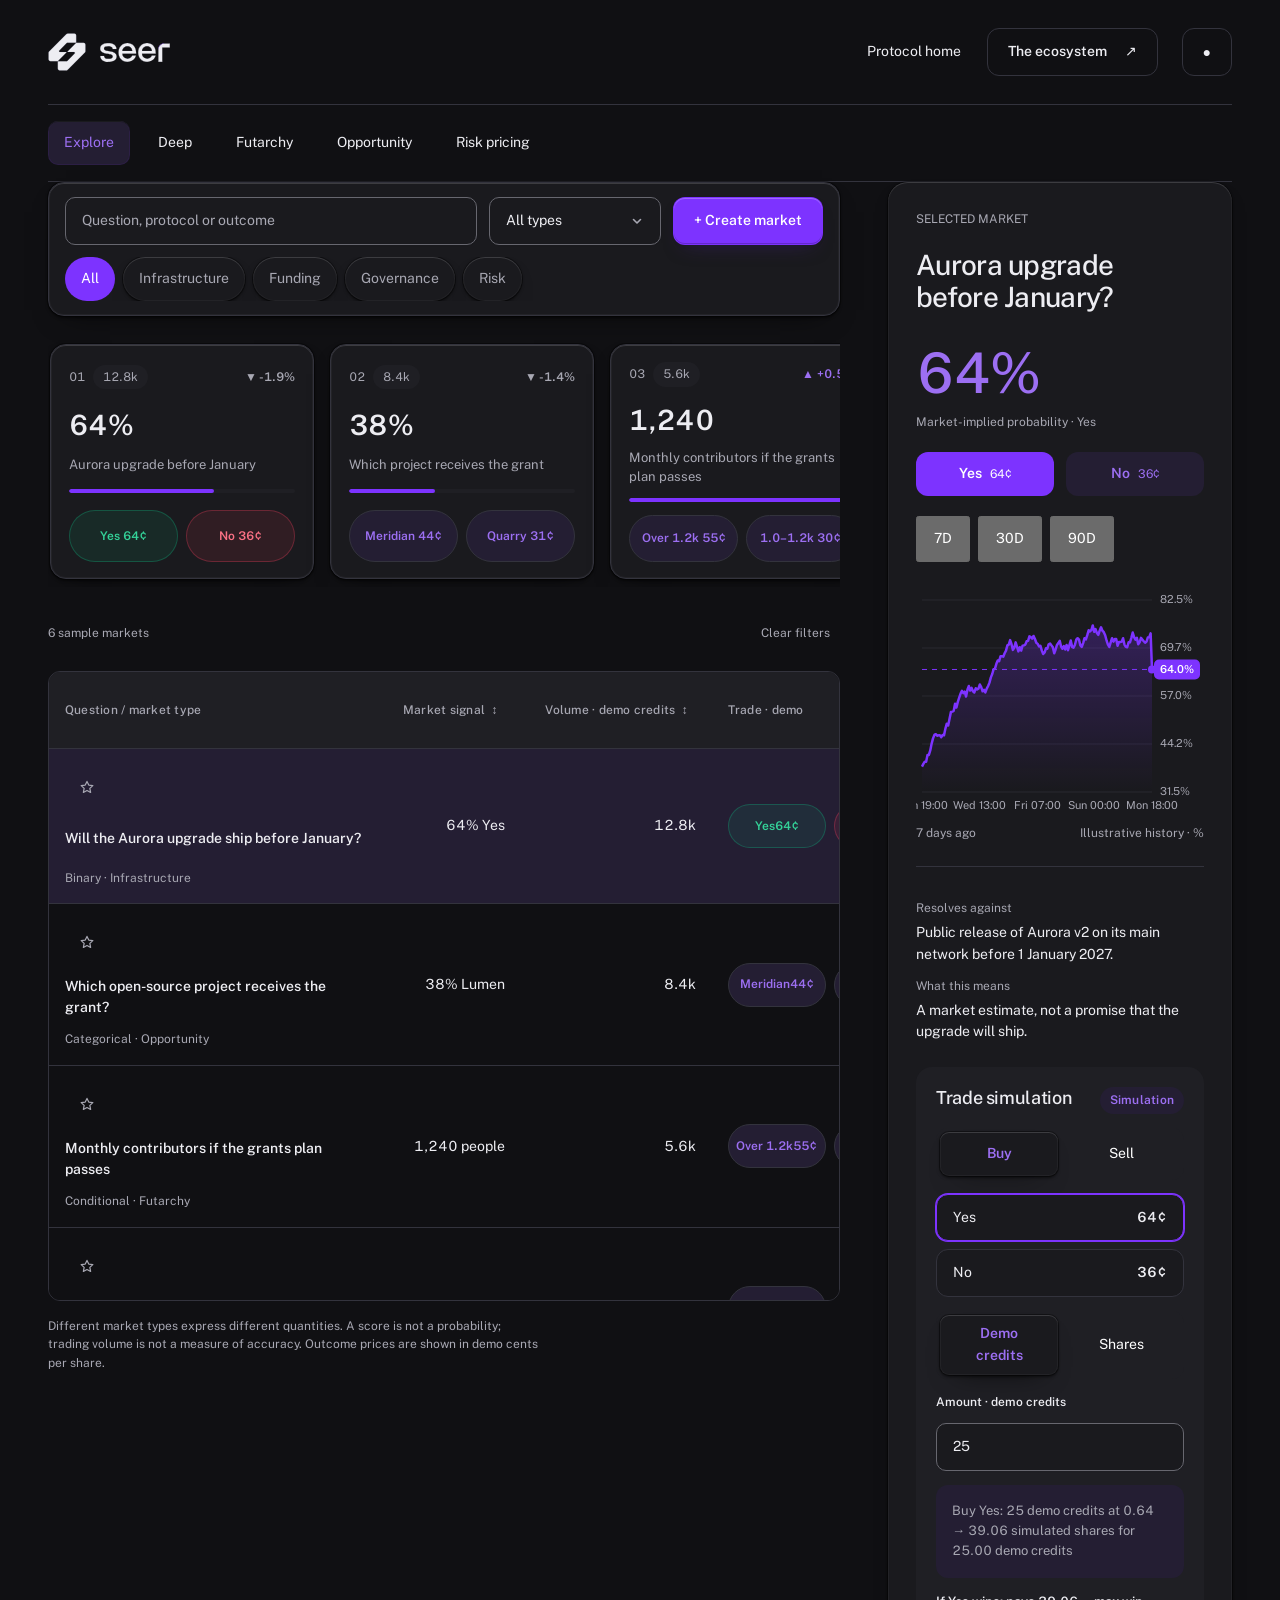
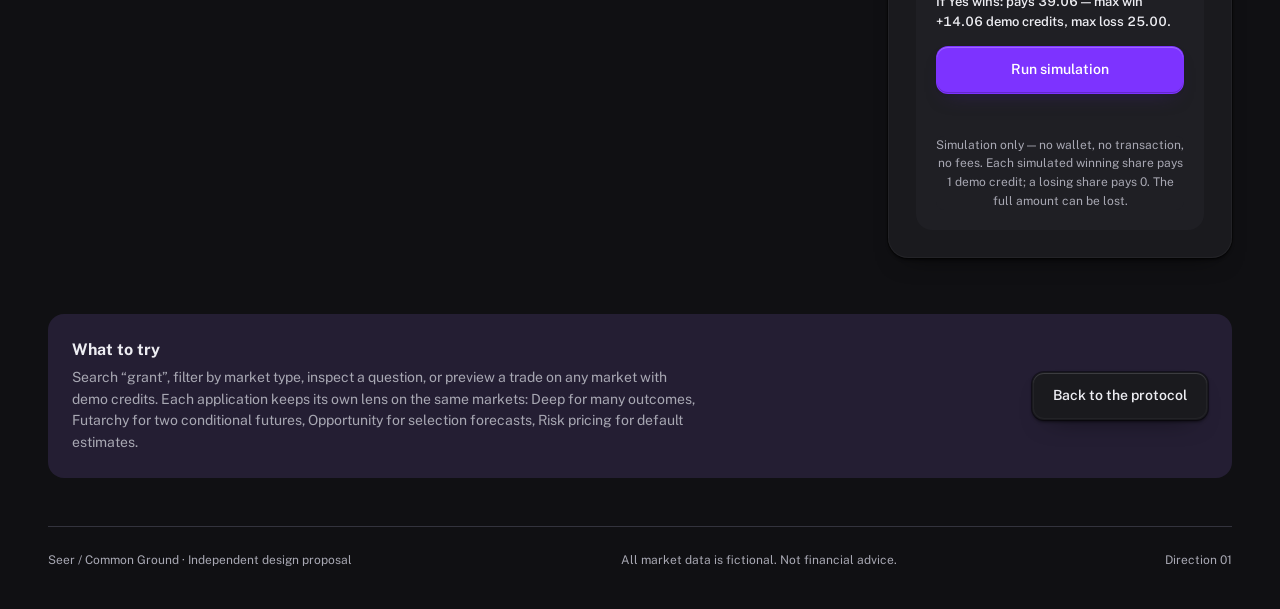
==== app/index.html @ 79a1c19d "Seer: six interfaces on the Electric Foundation kit" ====
<!doctype html><html lang="en"><head><meta charset="utf-8"><meta name="viewport" content="width=device-width,initial-scale=1"><title>Market explorer · Seer / Common Ground</title><meta name="description" content="Try the Common Ground market explorer design study. All markets and prices are illustrative; no transaction is sent."><link rel="preload" as="font" type="font/woff2" href="/assets/public-sans.woff2" crossorigin><link rel="stylesheet" href="/assets/style.css"><script>try{var t=localStorage.getItem('seer-theme');if(t!=='seer'&&t!=='ultra'&&t!=='light')t='seer';document.documentElement.dataset.theme=t;document.documentElement.dataset.shade=t==='light'?'light':'dark'}catch(e){}</script><script src="/assets/theme.js" defer></script><script src="/assets/seer-chart.js" defer></script><script src="/assets/explorer.js" defer></script><script src="/assets/state.js" defer></script><link rel="icon" href="/favicon.svg" type="image/svg+xml"></head><body><a class="skip" href="#main">Skip to content</a><div class="wrap"><header class="header"><a class="brand" href="/"><img class="mark light" src="/assets/ef-mark-ink.svg" alt=""><img class="mark dark" src="/assets/ef-mark-dark.svg" alt="" aria-hidden="true"><img class="wordmark light" src="/assets/ef-wordmark.svg" alt="Seer"><img class="wordmark dark" src="/assets/ef-wordmark-dark.svg" alt="Seer"></a><nav aria-label="Main navigation"><a href="/">Protocol home</a><a class="btn ghost" href="/#ecosystem">The ecosystem <span aria-hidden="true">↗</span></a><button class="btn ghost theme-toggle" type="button" aria-label="Switch to dark theme" aria-describedby="theme-tip"><span class="theme-glyph" aria-hidden="true">☾</span><span class="theme-tip" role="tooltip" id="theme-tip">Switch to dark theme</span></button></nav></header><nav class="product-nav" aria-label="Applications"><a href="/app/" aria-current="page">Explore</a><a href="/deep/">Deep</a><a href="/futarchy/">Futarchy</a><a href="/opportunity/">Opportunity</a><a href="/risk/">Risk pricing</a></nav><main id="main"><h1 class="sr-only">Market explorer</h1><div class="workspace"><section aria-label="Find markets"><form class="toolbar" id="filters" role="search"><div class="tb-search"><label class="sr-only" for="search">Search markets</label><input class="input" type="search" id="search" name="q" placeholder="Question, protocol or outcome" autocomplete="off"></div><div class="tb-chips"><div class="chips" role="group" aria-label="Filter by domain"><button class="chip" type="button" data-domain="all" aria-pressed="true">All</button><button class="chip" type="button" data-domain="infrastructure" aria-pressed="false">Infrastructure</button><button class="chip" type="button" data-domain="funding" aria-pressed="false">Funding</button><button class="chip" type="button" data-domain="governance" aria-pressed="false">Governance</button><button class="chip" type="button" data-domain="risk" aria-pressed="false">Risk</button></div></div><div class="tb-type"><label class="sr-only" for="type">Market type</label><select id="type" name="type"><option value="all">All types</option><option value="binary">Binary</option><option value="categorical">Categorical</option><option value="conditional">Conditional</option><option value="scalar">Scalar</option><option value="multi">Multi-categorical</option></select></div><button class="btn primary tb-create" id="create-open" type="button">+ Create market</button></form><noscript><p>All sample markets are visible. Enable JavaScript for filtering, details and the trade simulation.</p></noscript>
<div class="rail-wrap"><div class="rail" id="rail" tabindex="0" role="region" aria-label="Featured markets — auto-scrolling; hover or focus to pause"></div></div>
<div class="count-line"><span id="result-count" role="status">6 sample markets</span><span class="count-actions"><button id="clear" type="button" disabled>Clear filters</button></span></div><div class="table-scroll" role="region" aria-label="Sample markets; scroll horizontally for all columns" tabindex="0"><table><caption class="sr-only">Fictional prediction markets with illustrative market signals and volume in demo credits</caption><thead><tr><th scope="col">Question / market type</th><th scope="col" class="numeric" aria-sort="none"><button class="col-sort" type="button" data-col="signal">Market signal <span class="sort-ind" aria-hidden="true">↕</span></button></th><th scope="col" class="numeric" aria-sort="none"><button class="col-sort" type="button" data-col="volume">Volume · demo credits <span class="sort-ind" aria-hidden="true">↕</span></button></th><th scope="col" class="trade-col">Trade · demo</th></tr></thead><tbody id="markets"><tr data-market="aurora" data-signal="64" data-volume="12800" data-type="binary" data-domain="infrastructure" class="selected-row"><td><span class="market-cell"><button class="star" type="button" data-watch="aurora" aria-pressed="false" aria-label="Watch this market: Aurora upgrade before January"><svg viewBox="0 0 16 16" width="14" height="14" aria-hidden="true" focusable="false"><path class="star-path" d="M8 1.6l2.02 4.24 4.66.56-3.44 3.2.9 4.62L8 12.06l-4.14 2.16.9-4.62L1.32 6.4l4.66-.56z"/></svg></button><button class="market-link" type="button" aria-pressed="true">Will the Aurora upgrade ship before January?</button></span><small>Binary · Infrastructure</small></td><td class="numeric" data-ui-number>64% Yes</td><td class="numeric" data-ui-number>12.8k</td><td class="trade-cell"><button type="button" class="yn-pill yn-yes" data-market="aurora" data-idx="0"><span class="yn-l">Yes</span> <span class="yn-c" data-ui-number>64¢</span></button><button type="button" class="yn-pill yn-no" data-market="aurora" data-idx="1"><span class="yn-l">No</span> <span class="yn-c" data-ui-number>36¢</span></button></td></tr><tr data-market="grant" data-signal="38" data-volume="8400" data-type="categorical" data-domain="funding"><td><span class="market-cell"><button class="star" type="button" data-watch="grant" aria-pressed="false" aria-label="Watch this market: Which project receives the grant"><svg viewBox="0 0 16 16" width="14" height="14" aria-hidden="true" focusable="false"><path class="star-path" d="M8 1.6l2.02 4.24 4.66.56-3.44 3.2.9 4.62L8 12.06l-4.14 2.16.9-4.62L1.32 6.4l4.66-.56z"/></svg></button><button class="market-link" type="button" aria-pressed="false">Which open-source project receives the grant?</button></span><small>Categorical · Opportunity</small></td><td class="numeric" data-ui-number>38% Lumen</td><td class="numeric" data-ui-number>8.4k</td><td class="trade-cell"><button type="button" class="yn-pill yn-take" data-market="grant" data-idx="0"><span class="yn-l">Meridian</span> <span class="yn-c" data-ui-number>44¢</span></button><button type="button" class="yn-pill yn-take" data-market="grant" data-idx="1"><span class="yn-l">Quarry</span> <span class="yn-c" data-ui-number>31¢</span></button></td></tr><tr data-market="contributors" data-signal="1240" data-volume="5600" data-type="conditional" data-domain="governance"><td><span class="market-cell"><button class="star" type="button" data-watch="contributors" aria-pressed="false" aria-label="Watch this market: Monthly contributors if the grants plan passes"><svg viewBox="0 0 16 16" width="14" height="14" aria-hidden="true" focusable="false"><path class="star-path" d="M8 1.6l2.02 4.24 4.66.56-3.44 3.2.9 4.62L8 12.06l-4.14 2.16.9-4.62L1.32 6.4l4.66-.56z"/></svg></button><button class="market-link" type="button" aria-pressed="false">Monthly contributors if the grants plan passes</button></span><small>Conditional · Futarchy</small></td><td class="numeric" data-ui-number>1,240 people</td><td class="numeric" data-ui-number>5.6k</td><td class="trade-cell"><button type="button" class="yn-pill yn-take" data-market="contributors" data-idx="0"><span class="yn-l">Over 1.2k</span> <span class="yn-c" data-ui-number>55¢</span></button><button type="button" class="yn-pill yn-take" data-market="contributors" data-idx="1"><span class="yn-l">1.0–1.2k</span> <span class="yn-c" data-ui-number>30¢</span></button></td></td></tr><tr data-market="lumen" data-signal="8.2" data-volume="4100" data-type="scalar" data-domain="funding"><td><span class="market-cell"><button class="star" type="button" data-watch="lumen" aria-pressed="false" aria-label="Watch this market: How reviewers score the Lumen proposal"><svg viewBox="0 0 16 16" width="14" height="14" aria-hidden="true" focusable="false"><path class="star-path" d="M8 1.6l2.02 4.24 4.66.56-3.44 3.2.9 4.62L8 12.06l-4.14 2.16.9-4.62L1.32 6.4l4.66-.56z"/></svg></button><button class="market-link" type="button" aria-pressed="false">How will reviewers score the Lumen proposal?</button></span><small>Scalar · Deep</small></td><td class="numeric" data-ui-number>8.2 / 10</td><td class="numeric" data-ui-number>4.1k</td><td class="trade-cell"><button type="button" class="yn-pill yn-take" data-market="lumen" data-idx="0"><span class="yn-l">8 or higher</span> <span class="yn-c" data-ui-number>58¢</span></button><button type="button" class="yn-pill yn-take" data-market="lumen" data-idx="1"><span class="yn-l">7–8</span> <span class="yn-c" data-ui-number>29¢</span></button></td></tr><tr data-market="vault" data-signal="2.4" data-volume="3200" data-type="binary" data-domain="risk"><td><span class="market-cell"><button class="star" type="button" data-watch="vault" aria-pressed="false" aria-label="Watch this market: Demo Vault A losing over 5%"><svg viewBox="0 0 16 16" width="14" height="14" aria-hidden="true" focusable="false"><path class="star-path" d="M8 1.6l2.02 4.24 4.66.56-3.44 3.2.9 4.62L8 12.06l-4.14 2.16.9-4.62L1.32 6.4l4.66-.56z"/></svg></button><button class="market-link" type="button" aria-pressed="false">Will Demo Vault A lose over 5% in 90 days?</button></span><small>Binary · Risk pricing</small></td><td class="numeric" data-ui-number>2.4% Yes</td><td class="numeric" data-ui-number>3.2k</td><td class="trade-cell"><button type="button" class="yn-pill yn-yes" data-market="vault" data-idx="0"><span class="yn-l">Yes</span> <span class="yn-c" data-ui-number>34¢</span></button><button type="button" class="yn-pill yn-no" data-market="vault" data-idx="1"><span class="yn-l">No</span> <span class="yn-c" data-ui-number>66¢</span></button></td></tr><tr data-market="rubric" data-signal="3" data-volume="2800" data-type="multi" data-domain="funding"><td><span class="market-cell"><button class="star" type="button" data-watch="rubric" aria-pressed="false" aria-label="Watch this market: Projects meeting the public-goods rubric"><svg viewBox="0 0 16 16" width="14" height="14" aria-hidden="true" focusable="false"><path class="star-path" d="M8 1.6l2.02 4.24 4.66.56-3.44 3.2.9 4.62L8 12.06l-4.14 2.16.9-4.62L1.32 6.4l4.66-.56z"/></svg></button><button class="market-link" type="button" aria-pressed="false">Which projects meet the public-goods rubric?</button></span><small>Multi-categorical · Funding</small></td><td class="numeric" data-ui-number>3 outcomes</td><td class="numeric" data-ui-number>2.8k</td><td class="trade-cell"><button type="button" class="yn-pill yn-take" data-market="rubric" data-idx="0"><span class="yn-l">Exactly 3</span> <span class="yn-c" data-ui-number>41¢</span></button><button type="button" class="yn-pill yn-take" data-market="rubric" data-idx="1"><span class="yn-l">More</span> <span class="yn-c" data-ui-number>32¢</span></button></td></tr></tbody></table></div><div class="empty" id="empty" hidden><h2>No matching markets.</h2><p>Try a different question or remove the market-type filter.</p><button class="btn" type="button" id="reset-empty">Clear filters</button></div><p class="table-note">Different market types express different quantities. A score is not a probability; trading volume is not a measure of accuracy. Outcome prices are shown in demo cents per share.</p></section><aside class="evidence" aria-labelledby="detail-title"><p class="label">SELECTED MARKET</p><h2 id="detail-title">Aurora upgrade before January?</h2><p class="quote" id="quote" data-ui-number>64%</p><p class="quote-label" id="quote-label">Market-implied probability · Yes</p><div class="outcome-pair"><span class="pill pill-up">Yes<small id="up-pill">64¢</small></span><span class="pill pill-down">No<small id="down-pill">36¢</small></span></div><div class="tf-tabs" role="group" aria-label="Chart timeframe"><button class="chip" type="button" data-tf="7d" aria-pressed="true">7D</button><button class="chip" type="button" data-tf="30d" aria-pressed="false">30D</button><button class="chip" type="button" data-tf="90d" aria-pressed="false">90D</button></div>
<figure class="spark" id="chart"><div class="lw-chart" id="lw-chart"></div><svg class="lw-fallback" viewBox="0 0 288 132" role="img" aria-labelledby="chart-title"><title id="chart-title">Illustrative seven-day Yes price: 47, 50, 48, 56, 54, 60, 64 percent</title><path d="M24 20H280M24 64H280M24 108H280" fill="none" stroke="#e1dce9"/><g fill="#5c5c66" font-family="Public Sans,Arial" font-size="10"><text x="0" y="23">70</text><text x="0" y="67">50</text><text x="0" y="111">30</text></g><polyline points="24,71 66,64 109,69 152,51 194,55 237,42 280,33" fill="none" stroke="#6c2bd9" stroke-width="2.5" stroke-linejoin="round"/><circle cx="280" cy="33" r="4" fill="#6c2bd9"/></svg><figcaption><span>7 days ago</span><span>Illustrative history · %</span></figcaption></figure><dl class="basis"><dt>Resolves against</dt><dd id="criterion">Public release of Aurora v2 on its main network before 1 January 2027.</dd><dt>What this means</dt><dd id="meaning">A market estimate, not a promise that the upgrade will ship.</dd></dl><section class="ticket" aria-labelledby="ticket-title">
<div class="ticket-head"><h3 id="ticket-title">Trade simulation</h3><span class="ticket-demo">Simulation</span></div>
<div class="basis-toggle ticket-side" role="group" aria-label="Side"><button type="button" data-side="buy" aria-pressed="true">Buy</button><button type="button" data-side="sell" aria-pressed="false">Sell</button></div>
<div class="outcomes" id="outcomes" role="group" aria-label="Outcome"></div>
<div class="basis-toggle ticket-unit" role="group" aria-label="Amount unit"><button type="button" data-unit="credits" aria-pressed="true">Demo credits</button><button type="button" data-unit="shares" aria-pressed="false">Shares</button></div>
<div class="ticket-amount"><label class="field-label" for="amount">Amount · demo credits</label><input class="input" id="amount" type="number" min="1" max="1000" step="1" value="25"></div>
<output class="ticket-result" id="calculation" for="amount"></output>
<p class="ticket-win" id="max-win" data-ui-number></p>
<button class="btn primary" id="simulate" type="button">Run simulation</button>
<p role="status" id="trade-status" class="status"></p>
<p class="safety" id="safety">Simulation only — no wallet, no transaction, no fees. Each simulated winning share pays 1 demo credit; a losing share pays 0. The full amount can be lost.</p>
</section><span class="sr-only" role="status" id="selection-status"></span></aside></div><aside class="preview-note"><div><strong>What to try</strong><p>Search “grant”, filter by market type, inspect a question, or preview a trade on any market with demo credits. Each application keeps its own lens on the same markets: Deep for many outcomes, Futarchy for two conditional futures, Opportunity for selection forecasts, Risk pricing for default estimates.</p></div><a class="btn" href="/">Back to the protocol</a></aside><section id="market-view" hidden aria-labelledby="mv-title">
<div class="mv-top"><button class="btn ghost" id="mv-back" type="button">← All markets</button><div class="mv-actions"><button class="star" type="button" id="mv-star" aria-pressed="false" aria-label="Watch this market"><svg viewBox="0 0 16 16" width="14" height="14" aria-hidden="true" focusable="false"><path class="star-path" d="M8 1.6l2.02 4.24 4.66.56-3.44 3.2.9 4.62L8 12.06l-4.14 2.16.9-4.62L1.32 6.4l4.66-.56z"/></svg></button><button class="btn ghost" id="mv-copy" type="button">Copy link</button></div></div>
<div class="mv-grid">
<div class="mv-main">
<p class="label" id="mv-kicker">BINARY · INFRASTRUCTURE</p>
<h1 id="mv-title" tabindex="-1"></h1>
<div class="mv-quote"><span class="quote" id="mv-quote" data-ui-number></span><span class="quote-label" id="mv-quote-label"></span></div><p class="mv-demo-note">Illustrative demo data — no wallet, no real trades.</p>
<div class="bigyn" id="bigyn" role="group" aria-label="Quick trade"></div>
<div id="mv-chart-slot"></div>
<div class="tape-wrap"><p class="label">Live tape · illustrative</p><ul class="tape" id="tape"></ul></div>
<div class="mv-outcomes" id="mv-outcomes" role="group" aria-label="Contracts"></div>
<details class="mv-sec" open><summary>Rules &amp; resolution</summary><p id="mv-criterion"></p><p id="mv-meaning"></p></details>
<details class="mv-sec"><summary>Timeline</summary><ul class="mv-timeline"><li>Market opened · 12 Oct 2026</li><li>Trading · live (demo)</li><li>Resolution · per the criteria above</li></ul></details>
<details class="mv-sec"><summary>About this demo</summary><p>All prices, contracts and history on this page are illustrative demo data stored locally in your browser. No wallet is connected and no transaction can be sent.</p></details>
</div>
<aside class="mv-side"><div id="mv-ticket-slot"></div><dl class="mv-stats"><div><dt>Volume</dt><dd id="mv-vol" data-ui-number></dd></div><div><dt>Liquidity</dt><dd id="mv-liq" data-ui-number></dd></div><div><dt>Status</dt><dd>Open · demo</dd></div></dl></aside>
</div>
</section></main><footer class="footer app-footer"><span>Seer / Common Ground · Independent design proposal</span><span>All market data is fictional. Not financial advice.</span><span>Direction 01</span></footer></div>
<!-- Command Palette -->
<div class="palette" id="palette" hidden><div class="palette-card"><input id="palette-input" class="input" type="text" placeholder="Type to search markets..." autocomplete="off" aria-label="Search markets"><div id="palette-list" role="listbox"></div></div></div>

</div><dialog id="create" aria-labelledby="create-title">
<h2 id="create-title">Create a new Seer market</h2>
<p>Demo creation only — the market is added to this explorer and stored in this browser. Nothing is deployed onchain.</p>
<form id="create-form" class="ticket-form">
<div><label class="field-label" for="cq">Question</label><input class="input" id="cq" type="text" minlength="10" maxlength="140" placeholder="Will the Aurora upgrade ship before January?" required></div>
<div><label class="field-label" for="ctype">Market type</label><select id="ctype"><option value="binary">Binary</option><option value="categorical">Categorical</option><option value="conditional">Conditional</option><option value="scalar">Scalar</option><option value="multi">Multi-categorical</option></select></div>
<div><label class="field-label" for="cdomain">Domain</label><select id="cdomain"><option value="infrastructure">Infrastructure</option><option value="funding">Funding</option><option value="governance">Governance</option><option value="risk">Risk</option></select></div>
<div id="coutcomes-wrap"><label class="field-label" for="coutcomes">Outcomes · comma separated</label><input class="input" id="coutcomes" type="text" value="Yes, No" required></div>
<div><label class="field-label" for="cliquidity">Opening volume · demo credits</label><input class="input" id="cliquidity" type="number" min="100" max="10000" step="50" value="2500" required></div>
<div class="dialog-actions"><button class="btn primary" type="submit">Create demo market</button><button class="btn" type="button" id="create-close">Cancel</button></div>
<p role="status" id="create-status" class="status"></p>
</form>
</dialog></body></html>
---- assets/style.css ----
@font-face{font-family:'Public Sans';src:url('/assets/public-sans.woff2') format('woff2');font-weight:100 900;font-display:swap}
/* Seer / EF tokens - extracted from the Electric Foundation kit (Web Color pallete + Light Mode) */
:root{--ground:#F7F7F9;--card:#FFFFFF;--nested:#F1F1F4;--ink:#17171C;--text-2:#5C5C66;--label:#8E8E99;--accent:#7D33FF;--accent-ink:#6C2BD9;--tint:#EFE9FC;--line:#E3E3E9;--input-border:#85818e;--down-bg:#EFE9FC;--white:#fff;--space:8px;--r:16px;--rim:inset 0 1px 0 #ffffffeb,inset 0 0 0 1px #ffffff80,0 0 0 1px #17171c12,0 2px 3px #17171c06,0 12px 28px -18px #17171c40;--ease:cubic-bezier(.23,1,.32,1);color-scheme:light}
*{box-sizing:border-box}html{background:var(--ground);scroll-behavior:smooth;scroll-padding-top:24px}body{margin:0;background:var(--ground);color:var(--ink);font-family:'Public Sans','Helvetica Neue',Arial,sans-serif;font-size:16px;line-height:1.55;-webkit-font-smoothing:antialiased}button,input,select,textarea{font:inherit}a{color:inherit}button,a,input,select,summary,textarea{-webkit-tap-highlight-color:transparent}button,a{touch-action:manipulation}button{cursor:pointer}button:disabled{cursor:not-allowed;color:var(--text-2)}a:focus-visible,button:focus-visible,input:focus-visible,select:focus-visible,summary:focus-visible,[tabindex]:focus-visible{outline:2px solid var(--accent);outline-offset:4px}h1,h2,h3,p{margin:0}h1,h2,h3{font-weight:500;text-wrap:balance}h1{font-size:72px;line-height:1.05;letter-spacing:-.04em}h2{font-size:40px;line-height:1.15;letter-spacing:-.035em}h3{font-size:24px;line-height:1.25;letter-spacing:-.02em}p{max-width:70ch}small,.small{font-size:14px}.muted{color:var(--text-2)}.wrap{width:min(100% - 96px,1312px);margin-inline:auto}.skip{position:absolute;top:-100px;left:24px;z-index:50;padding:12px;background:var(--card)}.skip:focus{top:12px}
.header{display:flex;align-items:center;flex-wrap:wrap;gap:40px;padding:28px 0;border-bottom:1px solid var(--line)}.brand{display:inline-flex;align-items:center;gap:14px;min-height:48px;text-decoration:none}.brand img{display:block}.brand .mark{height:38px;width:auto}.brand .wordmark{height:19px;width:auto}.brand .mark,.brand .wordmark{display:none}.brand .mark.light,.brand .wordmark.light{display:block}html[data-shade="dark"] .brand .mark.light,html[data-shade="dark"] .brand .wordmark.light{display:none}html[data-shade="dark"] .brand .mark.dark,html[data-shade="dark"] .brand .wordmark.dark{display:block}.header nav{margin-left:auto;display:flex;gap:24px;align-items:center;flex-wrap:wrap;justify-content:flex-end}.header nav a:not(.btn){font-size:14px;text-decoration:none;padding:12px 2px;min-height:44px;display:flex;align-items:center}
.btn{display:inline-flex;align-items:center;justify-content:center;gap:18px;min-height:48px;padding:12px 20px;border:1px solid transparent;border-radius:12px;font-size:14px;font-weight:550;text-decoration:none;background:var(--card);color:var(--ink);box-shadow:var(--rim);transition:transform 140ms var(--ease),opacity 140ms var(--ease)}.btn.primary{background:var(--accent);color:#fff;box-shadow:inset 0 1px 0 #ffffff40,inset 0 -1px 0 #0003,0 2px 3px #17171c0d,0 10px 20px -12px #41208090}.btn.ghost{box-shadow:none;background:transparent;border-color:var(--line)}.btn:active{transform:translateY(1px) scale(.98)}.arrow{font-size:20px;line-height:1}
.hero{display:grid;grid-template-columns:5fr 7fr;gap:48px;align-items:center;padding:80px 0 72px}.kicker{font-size:12px;font-weight:600;letter-spacing:.09em;color:var(--accent-ink);margin-bottom:28px}.hero h1{margin-bottom:28px}.hero .intro{font-size:18px;line-height:1.6;color:var(--text-2);max-width:49ch}.actions{display:flex;gap:16px;flex-wrap:wrap;margin-top:32px}.principle{display:flex;align-items:center;gap:10px;font-size:14px;margin-top:32px}.principle svg{width:20px;height:20px}.foundation{min-width:0;isolation:isolate}.foundation>svg{width:100%;height:auto;display:block;background:var(--tint);border-radius:24px}.foundation figcaption{display:grid;gap:6px;margin-top:16px;padding:0 4px}.foundation figcaption strong{font-size:20px;font-weight:500;color:var(--ink);letter-spacing:-.01em}.foundation figcaption span{font-size:14px;color:var(--text-2)}figure{margin:0}.intro-divider{display:grid;grid-template-columns:1fr 1fr;gap:48px;padding:48px 0;border-top:1px solid var(--line);border-bottom:1px solid var(--line)}.intro-divider p{align-self:center;color:var(--text-2);font-size:18px}.intro-divider h2{font-size:32px}.ecosystem{display:grid;grid-template-columns:.8fr 1.2fr;gap:72px;padding:72px 0}.ecosystem-intro p{margin-top:24px;color:var(--text-2);font-size:18px}.eco-item{display:grid;grid-template-columns:48px 1fr 32px;gap:24px;align-items:center;padding:24px 0;border-bottom:1px solid var(--line);text-decoration:none}.eco-item:first-child{padding-top:0}.eco-item p{font-size:14px;color:var(--text-2);margin-top:8px}.eco-item .glyph{font-size:24px;color:var(--accent-ink);height:48px;display:grid;place-items:center;border-radius:12px;background:var(--card);box-shadow:var(--rim)}.process{padding:56px 0 64px;border-top:1px solid var(--line)}.process-list{display:grid;grid-template-columns:repeat(3,1fr);gap:48px;margin-top:40px;list-style:none;padding:0}.process-list li{border-top:1px solid var(--ink);padding-top:24px}.process-list span{font-size:14px;color:var(--text-2);display:block;margin-bottom:20px}.process-list p{font-size:16px;color:var(--text-2);margin-top:16px}.preview-note{background:var(--tint);padding:24px;border-radius:16px;display:flex;justify-content:space-between;gap:24px;align-items:center;margin-bottom:48px}.preview-note p{font-size:14px;color:var(--text-2);margin-top:4px}.footer{border-top:1px solid var(--line);padding:24px 0 40px;display:flex;align-items:center;justify-content:space-between;gap:24px;color:var(--text-2);font-size:12px;flex-wrap:wrap}.footer a{min-height:44px;display:inline-flex;align-items:center}
.product-nav{display:flex;gap:12px;flex-wrap:wrap;border-bottom:1px solid var(--line);padding:16px 0}.product-nav a,.product-nav span{padding:10px 16px;font-size:14px;min-height:44px;text-decoration:none;border-radius:10px;display:flex;align-items:center;gap:8px}.product-nav [aria-current]{background:var(--tint);color:var(--accent-ink);box-shadow:inset 0 1px var(--card),inset 0 0 0 1px #6c2bd91c}.product-nav span{color:var(--text-2)}.app-title{display:flex;gap:40px;justify-content:space-between;align-items:end;padding:56px 0 40px}.app-title h1{font-size:56px}.app-title p{margin-top:20px;color:var(--text-2);font-size:18px}.demo{background:var(--card);border-radius:20px;box-shadow:var(--rim);padding:24px;width:344px;max-width:344px;flex-shrink:0;border:1px solid var(--line)}.demo strong{font-weight:600;color:var(--accent-ink);font-size:14px}.demo p{font-size:12px;line-height:1.5;margin-top:6px}.workspace{display:grid;grid-template-columns:minmax(0,1fr) 344px;gap:48px;padding-bottom:56px}.workspace>*,.filters>*{min-width:0}
.chips{display:flex;gap:8px;flex-wrap:wrap;align-items:center;margin-bottom:24px}.chips .chip{border:0;background:transparent;color:var(--text-2);font-size:14px;min-height:44px;padding:10px 16px;border-radius:999px}.chips .chip[aria-pressed="true"]{background:var(--accent);color:#fff}.chips .chip[aria-pressed="false"]:not(:disabled){background:var(--card);box-shadow:var(--rim)}
.filters{display:grid;grid-template-columns:1fr 180px;gap:16px;margin-bottom:24px}.field-label{display:block;font-size:12px;font-weight:550;margin-bottom:12px}.input,select,textarea{width:100%;min-height:48px;background:var(--card);border:1px solid var(--input-border);border-radius:10px;padding:12px 16px;color:var(--ink);font-size:14px;box-shadow:inset 0 1px var(--card),0 1px 2px #17171c05}
select{appearance:none;-webkit-appearance:none;font-family:inherit;cursor:pointer;padding-right:44px;background-image:url("data:image/svg+xml,%3Csvg xmlns='http://www.w3.org/2000/svg' width='14' height='14' viewBox='0 0 14 14'%3E%3Cpath d='M3.5 5.5L7 9l3.5-3.5' fill='none' stroke='%235C5C66' stroke-width='1.6' stroke-linecap='round' stroke-linejoin='round'/%3E%3C/svg%3E");background-repeat:no-repeat;background-position:right 16px center;background-size:14px;background-color:var(--card)}
.input::placeholder,textarea::placeholder{color:var(--text-2);opacity:1}.table-scroll{overflow:auto;border-radius:12px;border:1px solid var(--line);max-height:70vh}table{width:100%;border-collapse:collapse;text-align:left;font-size:14px}thead{background:var(--nested);color:var(--text-2);position:sticky;top:0}th{min-height:48px;font-size:12px;font-weight:500;letter-spacing:.02em;padding:16px}td{background:var(--ground);padding:16px;border-top:1px solid var(--line);vertical-align:middle}td:first-child{min-width:330px}td small{display:block;font-size:12px;color:var(--text-2);margin-top:8px}.numeric{text-align:right;font-variant-numeric:tabular-nums;white-space:nowrap}.market-link{border:0;background:transparent;text-align:left;padding:4px 0;color:var(--ink);font-size:14px;font-weight:550;min-height:44px;max-width:390px;display:inline-flex;align-items:center;line-height:1.5}.selected-row,.selected-row td{background:var(--tint)}.selected-row .numeric:first-of-type{color:var(--accent-ink);font-weight:600}.table-note{font-size:12px;color:var(--text-2);margin-top:16px}.count-line{display:flex;align-items:center;justify-content:space-between;margin-bottom:16px;font-size:12px;color:var(--text-2)}.count-line button{border:0;background:transparent;color:var(--accent-ink);font-size:12px;min-height:44px;padding:10px}.count-line button:disabled{color:var(--text-2)}.empty{padding:40px 24px;display:grid;place-items:center;text-align:center;min-height:200px;border:1px solid var(--line);border-radius:12px}.empty h2{font-size:24px}.empty p{margin:12px 0 24px;color:var(--text-2)}
.evidence{background:var(--card);border-radius:20px;box-shadow:var(--rim);padding:28px;align-self:start}.evidence .label{font-size:12px;color:var(--text-2);margin-bottom:20px}.evidence h2{font-size:28px;letter-spacing:-.025em}.quote{font-size:56px;line-height:1.15;font-weight:500;letter-spacing:-.035em;color:var(--accent-ink);margin-top:28px;font-variant-numeric:tabular-nums}.quote-label{font-size:12px;color:var(--text-2);margin-top:8px}.spark{margin:24px 0}.spark svg{width:100%;height:auto;display:block}.spark figcaption{font-size:12px;color:var(--text-2);display:flex;justify-content:space-between;margin-top:8px}.basis{border-top:1px solid var(--line);margin:24px 0;padding-top:20px;font-size:14px}.basis dt{color:var(--text-2);font-size:12px;margin-top:12px}.basis dd{margin:4px 0 0}.evidence .btn{width:100%}.evidence .safety{font-size:12px;color:var(--text-2);margin-top:14px;text-align:center;background:var(--nested);border-radius:8px}.pill{display:inline-flex;align-items:center;justify-content:center;min-height:44px;padding:10px 18px;border-radius:12px;font-size:14px;font-weight:600}.pill-up{background:var(--accent);color:#fff}.pill-down{background:var(--down-bg);color:var(--accent-ink)}.outcome-pair{display:grid;grid-template-columns:1fr 1fr;gap:12px;margin:20px 0}.outcome-pair small{font-weight:400;font-size:12px;margin-left:8px}
.badge{display:inline-flex;align-items:center;gap:8px;font-size:12px;font-weight:600;padding:6px 12px;border-radius:999px;white-space:nowrap}.badge::before{content:"";width:7px;height:7px;border-radius:50%;background:currentColor}.badge-active{background:var(--tint);color:var(--accent-ink)}.badge-ended{background:var(--nested);color:var(--text-2)}.badge-resolved{background:var(--ink);color:var(--ground)}.badge-soon{background:transparent;color:var(--text-2);border:1px dashed #a8a8b3}.badge-ended::before,.badge-soon::before{background:currentColor}
.pair-bars{margin:32px 0 0;border-top:1px solid var(--line);padding-top:24px}.pair-bars .bar-row{display:grid;grid-template-columns:160px 1fr auto;gap:24px;align-items:center;padding:12px 0}.pair-bars .bar-row .cond{font-size:14px;font-weight:600;letter-spacing:.02em;color:var(--ink)}.pair-bars .bar-row .track{position:relative;height:28px;background:var(--nested);border-radius:6px;min-width:0;overflow:hidden}.pair-bars .bar-row .track i{position:absolute;inset:0 auto 0 0;background:var(--accent);border-radius:inherit;min-width:2px}.pair-bars .bar-row .val{font-size:28px;font-weight:500;letter-spacing:-.02em;font-variant-numeric:tabular-nums;text-align:right}.pair-bars .bar-row .val small{display:block;font-size:12px;font-weight:400;color:var(--text-2);margin-top:2px}.pair-bars .bar-row .unit{font-size:12px;color:var(--text-2)}.pair-bars .axis{display:flex;justify-content:space-between;font-size:12px;color:var(--text-2);margin-top:8px;padding-left:184px;font-variant-numeric:tabular-nums}.pair-bars .axis span+span{padding-right:0}.impact-band{margin-top:24px;background:var(--tint);border-radius:16px;padding:20px 24px;display:flex;justify-content:space-between;align-items:center;gap:24px;flex-wrap:wrap}.impact-band .imp{font-size:36px;font-weight:500;color:var(--accent-ink);font-variant-numeric:tabular-nums}.impact-band small{display:block;color:var(--text-2);margin-top:4px;font-size:12px}
.steps{list-style:none;padding:0;margin:32px 0;display:grid;gap:0}.steps li{display:grid;grid-template-columns:120px 200px minmax(0,1fr);gap:24px;padding:16px 0;border-top:1px solid var(--line);align-items:baseline}.steps li:last-child{border-bottom:1px solid var(--line)}.steps span{font-size:12px;color:var(--accent-ink);font-weight:600}.steps .step-title{font-size:16px;font-weight:500}.steps p{font-size:14px;color:var(--text-2)}.csv-box{background:var(--card);border-radius:20px;box-shadow:var(--rim);padding:28px;margin-top:24px}.csv-box textarea{min-height:120px;font-family:ui-monospace,Menlo,monospace;font-size:13px}.csv-actions{display:flex;gap:12px;flex-wrap:wrap;margin-top:16px}.csv-result{margin-top:16px;font-size:14px}.csv-result table{margin-top:12px}.err{color:#a4123c;font-weight:600}.ok-note{color:#1c7c43;font-weight:600}
.sub-list{border-top:1px solid var(--line);margin-top:24px}.sub-row{display:grid;grid-template-columns:minmax(0,1fr) auto auto;gap:24px;align-items:center;padding:20px 0;border-bottom:1px solid var(--line)}.sub-row .odds{font-size:28px;font-weight:500;color:var(--accent-ink);font-variant-numeric:tabular-nums;min-width:76px;text-align:right}.sub-row h3{font-size:16px}.sub-row .meta{font-size:12px;color:var(--text-2);margin-top:4px}.sub-row .btn{min-height:44px}.shortlist{background:var(--nested);border-radius:20px;padding:24px;margin-top:32px}.shortlist h3{font-size:18px}.shortlist ol{margin:16px 0 0;padding-left:24px}.shortlist li{margin:10px 0;font-size:15px;display:flex;justify-content:space-between;gap:16px;align-items:center}.shortlist li button{border:0;background:transparent;color:var(--accent-ink);min-height:44px;padding:8px}.shortlist .empty-sl{font-size:14px;color:var(--text-2);margin-top:12px}.distinction{border-top:1px solid var(--ink);margin:40px 0;padding-top:24px}.distinction>div{display:grid;grid-template-columns:200px 200px minmax(0,1fr);gap:24px;padding:16px 0;border-bottom:1px solid var(--line)}.distinction .who{font-size:12px;font-weight:600;color:var(--accent-ink)}.distinction h3{font-size:16px;margin:0}.distinction p{font-size:14px;color:var(--text-2)}
.pd-row .bar{position:relative;height:8px;background:var(--nested);border-radius:999px;min-width:140px;overflow:hidden}.pd-row .bar i{position:absolute;inset:0 auto 0 0;background:var(--accent);border-radius:inherit}.pd-row.crit .bar i{background:repeating-linear-gradient(45deg,var(--ink) 0 4px,transparent 4px 8px);border:1px solid var(--ink)}.pd-row.high .bar i{background:var(--ink)}.band{font-size:12px;font-weight:600}.band::before{content:"";display:inline-block;width:8px;height:8px;margin-right:6px;border-radius:2px;background:var(--accent);vertical-align:baseline}.band.low{color:var(--accent-ink)}.band.mod{color:var(--text-2)}.band.mod::before{background:var(--text-2)}.band.high{color:var(--ink)}.band.high::before{background:var(--ink)}.band.crit{color:var(--ink)}.band.crit::before{background:transparent;border:1.5px dashed var(--ink);border-radius:1px}.joint{background:var(--card);border-radius:20px;box-shadow:var(--rim);padding:28px;margin:32px 0;display:grid;grid-template-columns:auto 1fr;gap:32px;align-items:center}.evidence .joint{display:block;padding:0;margin:20px 0 0;background:transparent;box-shadow:none}.evidence .joint .big{font-size:44px;margin:0}.joint .big{font-size:64px;font-weight:500;color:var(--accent-ink);font-variant-numeric:tabular-nums;line-height:1}.joint .big small{display:block;font-size:13px;color:var(--text-2);font-weight:400;margin-top:10px}.basis-toggle{display:inline-flex;background:var(--nested);border-radius:12px;padding:4px;gap:4px}.basis-toggle button{border:0;background:transparent;min-height:44px;padding:8px 18px;border-radius:9px;font-size:14px}.basis-toggle [aria-pressed="true"]{background:var(--card);color:var(--accent-ink);font-weight:600;box-shadow:var(--rim)}
dialog{border:0;background:var(--card);border-radius:var(--r);padding:32px;max-width:460px;width:calc(100% - 32px);color:var(--ink);box-shadow:0 24px 64px #17171c40}dialog::backdrop{background:#17171c60}dialog h2{font-size:28px}dialog p{font-size:14px;color:var(--text-2);margin-top:16px}.ticket-form{display:grid;gap:16px;margin-top:24px}.ticket-result{padding:16px;background:var(--tint);border-radius:12px;font-size:14px;font-variant-numeric:tabular-nums}.dialog-actions{display:flex;gap:16px;margin-top:24px}.status{font-size:14px;margin-top:12px;color:var(--accent-ink)}.sr-only{position:absolute;width:1px;height:1px;padding:0;margin:-1px;overflow:hidden;clip:rect(0,0,0,0);white-space:nowrap;border:0}[hidden]{display:none!important}
@media(hover:hover) and (pointer:fine){.btn:hover{transform:translateY(-2px)}.header nav a:not(.btn):hover,.footer a:hover,.market-link:hover{text-decoration:underline;text-underline-offset:6px}.eco-item:hover .glyph{transform:translateY(-2px)}.eco-item:hover h3{color:var(--accent-ink)}.count-line button:not(:disabled):hover,.chips .chip:not(:disabled):hover,.basis-toggle button:hover,.shortlist li button:hover{text-decoration:underline}.product-nav a:hover{background:var(--tint)}.pair-card,.sub-row{transition:transform 140ms var(--ease)}.sub-row:hover{background:var(--tint)}}
@media(max-width:1100px){.wrap{width:calc(100% - 64px)}.header{gap:24px}.study{display:none}.header nav{gap:20px}h1{font-size:56px}.hero{gap:32px;padding-top:56px}.hero .intro{font-size:18px}.workspace{grid-template-columns:minmax(0,1fr) 304px;gap:24px}.evidence{padding:24px}.demo{width:304px;max-width:304px}.app-title h1{font-size:48px}.filters{grid-template-columns:1fr}.ecosystem{gap:40px}.foundation svg{max-width:620px;width:100%}.sub-row{grid-template-columns:minmax(0,1fr) auto}.sub-row .btn{grid-column:2}.distinction>div{grid-template-columns:160px minmax(0,1fr)}.distinction h3{grid-column:2}.distinction p{grid-column:1 / -1}.steps li{grid-template-columns:96px minmax(0,1fr)}.steps .step-title{grid-column:2}.steps p{grid-column:1 / -1}.joint{grid-template-columns:1fr;gap:20px}.pair-bars .bar-row{grid-template-columns:120px 1fr auto}.pair-bars .axis{padding-left:144px}}
@media(max-width:800px){.header nav{gap:16px}.header nav .hide-small{display:none}.hero{grid-template-columns:1fr;padding:48px 0;gap:40px}.hero h1{max-width:650px}.hero .intro{max-width:550px}.intro-divider{gap:32px;padding:40px 0}.intro-divider h2{font-size:32px}.ecosystem{grid-template-columns:1fr;gap:32px;padding:48px 0}.process-list{gap:24px}.app-title{flex-direction:column;align-items:start;gap:24px;padding:32px 0}.app-title h1{font-size:40px}.app-title p{font-size:16px}.demo{width:100%;max-width:none}.workspace{grid-template-columns:1fr}.filters{grid-template-columns:1fr 200px}.evidence{display:grid;grid-template-columns:1fr 1fr;gap:0 32px}.evidence .label,.evidence h2,.evidence .quote,.evidence .quote-label,.spark{grid-column:1}.evidence .basis{grid-column:2;grid-row:1 / 5;margin-top:0}.evidence .btn,.evidence .safety{grid-column:2}.quote{margin-top:16px}.preview-note{align-items:start}.sub-row{grid-template-columns:1fr auto auto}.steps li{grid-template-columns:80px minmax(0,1fr)}.steps .step-title{grid-column:2}.steps p{grid-column:1 / -1}.pair-bars .bar-row{grid-template-columns:1fr;gap:8px;padding:16px 0}.pair-bars .bar-row .val{text-align:left}.pair-bars .axis{padding-left:0}}

@media(max-width:520px){.wrap{width:calc(100% - 40px)}.header{padding:20px 0;gap:16px}.brand .mark{height:30px}.brand .wordmark{height:15px}.header nav{gap:12px}.header nav a:not(.btn){font-size:12px}.header nav .btn{font-size:12px;padding:12px}.hero h1{font-size:48px}.hero .intro{font-size:16px}.kicker{letter-spacing:.035em;margin-bottom:24px}.hero{padding-top:40px}.actions{gap:12px}.actions .btn{padding:12px 16px;gap:8px}.principle{font-size:12px}.foundation{aspect-ratio:1}.foundation figcaption{bottom:10px;font-size:10px;left:8px;right:8px}.intro-divider{grid-template-columns:1fr;gap:24px}.intro-divider p{font-size:16px}.ecosystem h2,.process h2{font-size:32px}.eco-item{gap:16px;grid-template-columns:40px 1fr 24px}.eco-item .glyph{font-size:20px;height:40px}.eco-item h3{font-size:20px}.process-list{grid-template-columns:1fr;gap:28px}.process-list li{padding-top:20px}.process-list span{margin-bottom:12px}.preview-note{flex-direction:column;padding:20px}.app-title h1{font-size:40px}.demo{max-width:none;width:100%}.filters{grid-template-columns:1fr;gap:16px}.evidence{display:block;padding:24px}.evidence .basis{margin-top:24px}.evidence h2{font-size:28px}.market-link{font-size:14px}.dialog-actions{flex-direction:column}.dialog-actions .btn{width:100%}.chips{overflow-x:auto;flex-wrap:nowrap}.joint .big{font-size:48px}}
@media(max-width:399px){.app-title h1{overflow-wrap:anywhere}.demo{max-width:none}.evidence{padding:16px}.table-scroll{margin:0 -20px;padding:0 20px}.csv-box textarea,.csv-box pre{max-width:100%}code{overflow-wrap:anywhere;max-width:100%}.basis-toggle{display:grid;grid-template-columns:1fr 1fr;width:100%}.basis-toggle button{padding:8px 8px;font-size:12px}.outcome-pair{grid-template-columns:1fr}.pill{padding:8px 12px;font-size:13px}.badge{white-space:normal}.jstat{min-width:0}.sub-row{grid-template-columns:1fr}.sub-row .odds{margin-left:0}.sub-row .btn{width:100%}.sub-row .odds{min-width:0;font-size:20px}.sub-row{grid-template-columns:1fr;gap:8px}.sub-row>div{min-width:0}.jlab{overflow-wrap:anywhere}.distinction>div{grid-template-columns:1fr}.distinction h3{grid-column:1}.hero-mark-stage{min-width:0;max-width:155px;margin:0 auto}.hero>div:first-child{min-width:0}.kicker{letter-spacing:0}.eco-item{grid-template-columns:32px 1fr 18px}.eco-item .glyph{height:32px;font-size:16px} .ecosystem{grid-template-columns:minmax(0,1fr)}.ecosystem-intro{min-width:0}.foundation{min-width:0}.foundation svg{max-width:100%;min-width:0}.eco-item{min-width:0}.intro-divider h2{font-size:24px;overflow-wrap:anywhere}.hero h1{overflow-wrap:anywhere}.eco-item{grid-template-columns:24px minmax(0,1fr) 14px;gap:8px}.eco-item .glyph{height:24px;font-size:14px;border-radius:8px}.eco-item h3{font-size:16px}.eco-item p{font-size:12px}}

.theme-toggle{position:relative;min-width:48px;justify-content:center}
.theme-toggle .theme-glyph{font-size:14px;line-height:1}
.theme-tip{position:absolute;top:calc(100% + 8px);right:0;background:var(--card);color:var(--ink);border:1px solid var(--line);border-radius:8px;padding:8px 12px;font-size:12px;font-weight:500;white-space:nowrap;opacity:0;visibility:hidden;transition:opacity 140ms var(--ease),visibility 140ms var(--ease);box-shadow:var(--rim);z-index:30;pointer-events:none}
.theme-toggle:hover .theme-tip,.theme-toggle:focus-visible .theme-tip{opacity:1;visibility:visible}
@media(prefers-reduced-motion:reduce){.theme-tip{transition:none}}
.joint-stats{display:grid;margin:24px 0 0;border-top:1px solid var(--line)}
.jstat{padding:14px 0 6px}
.jstat+.jstat{border-top:1px solid var(--line)}
.jval{font-size:40px;font-weight:650;letter-spacing:-.03em;line-height:1.15;color:var(--accent-ink);font-variant-numeric:tabular-nums;margin:0}
.jval2{font-size:24px;color:var(--ink)}
.jlab{font-size:12px;font-weight:600;letter-spacing:.06em;text-transform:uppercase;color:var(--text-2);margin:6px 0 0}
.mark3d-stage{aspect-ratio:1.15;max-width:680px;margin:40px auto 0;position:relative}
.mark3d-stage canvas{width:100%;height:100%;display:block;cursor:grab;border-radius:24px}
.mark3d-stage canvas:active{cursor:grabbing}
.mark3d-stage canvas:focus-visible{outline:3px solid var(--accent);outline-offset:4px}
.mark3d-stage noscript{position:absolute;inset:0;display:grid;place-items:center}
@media(max-width:520px){.mark3d-stage{max-width:none;margin-top:28px}}
.hero-mark-stage{aspect-ratio:1;max-width:460px;margin:0 auto;justify-self:center}
@media(max-width:900px){.hero-mark-stage{max-width:340px}}
html[data-shade="dark"] select{background-image:url("data:image/svg+xml,%3Csvg xmlns='http://www.w3.org/2000/svg' width='14' height='14' viewBox='0 0 14 14'%3E%3Cpath d='M3.5 5.5L7 9l3.5-3.5' fill='none' stroke='%23A8A8B3' stroke-width='1.6' stroke-linecap='round' stroke-linejoin='round'/%3E%3C/svg%3E")}
.col-sort{border:0;background:transparent;font:inherit;font-size:12px;font-weight:500;letter-spacing:.02em;color:inherit;cursor:pointer;min-height:44px;padding:10px 8px;display:inline-flex;align-items:center;gap:6px}
th[aria-sort="ascending"] .col-sort,th[aria-sort="descending"] .col-sort{color:var(--accent-ink)}
.market-cell{display:flex;gap:8px;align-items:center;flex-wrap:wrap}
.star{position:relative;border:0;background:transparent;cursor:pointer;color:var(--text-2);min-width:44px;min-height:44px;padding:10px;display:inline-flex;align-items:center;justify-content:center;vertical-align:middle;}
.star .star-path{fill:none;stroke:currentColor;stroke-width:1.4;stroke-linejoin:round}
.star.star-on{color:var(--accent)}
.star.star-on .star-path{fill:var(--accent);stroke:var(--accent)}
.star+.market-link{vertical-align:middle}
background:var(--card);color:var(--ink);border:1px solid var(--line);border-radius:8px;padding:8px 12px;font-size:12px;font-weight:500;white-space:nowrap;opacity:0;visibility:hidden;transition:opacity 140ms var(--ease),visibility 140ms var(--ease);box-shadow:var(--rim);z-index:30;pointer-events:none}
.star:hover @media (prefers-reduced-motion:reduce){}
.tf-tabs{display:flex;gap:8px;margin:4px 0 12px;flex-wrap:wrap}
.tf-tabs .chip{min-height:44px;padding:10px 16px;font-size:14px}
.ticket{margin:20px 0 0;padding:20px;background:var(--nested);border-radius:16px;display:grid;gap:14px}
.ticket-head{display:flex;justify-content:space-between;align-items:baseline}
.ticket-head h3{margin:0;font-size:18px}
.ticket-demo{font-size:12px;font-weight:600;letter-spacing:.02em;color:var(--accent-ink);background:var(--tint);border-radius:999px;padding:4px 10px}
.ticket .basis-toggle{display:grid;grid-template-columns:1fr 1fr}
.outcomes{display:grid;gap:8px}
.outcome-row{display:flex;justify-content:space-between;align-items:center;gap:12px;width:100%;min-height:44px;padding:12px 16px;border:1px solid var(--line);border-radius:12px;background:var(--card);color:var(--ink);font:inherit;font-size:14px;cursor:pointer;text-align:left}
.outcome-row[aria-pressed="true"]{border-color:var(--accent);box-shadow:0 0 0 1px var(--accent)}
.outcome-row .or-price{font-weight:600;font-variant-numeric:tabular-nums}
.ticket-result{font-size:13px;color:var(--text-2);min-height:18px}
.ticket-win{font-size:13px;font-weight:550;font-variant-numeric:tabular-nums;color:var(--ink);margin:0;min-height:18px}
.ticket .status{margin:0}
.count-actions{display:flex;gap:12px;align-items:center}
#market-view{padding:8px 0 56px}
.mv-top{display:flex;justify-content:space-between;align-items:center;margin-bottom:24px}
.mv-actions{display:flex;gap:12px;align-items:center}
.mv-grid{display:grid;grid-template-columns:minmax(0,1fr) 344px;gap:48px;align-items:start}
.mv-main h1{font-size:40px;letter-spacing:-.02em;margin:0 0 12px;outline:none}
.mv-main .label{margin:0 0 8px}
.mv-quote{display:flex;align-items:baseline;gap:12px;margin:0 0 20px}
.mv-quote .quote{font-size:44px;font-weight:600;letter-spacing:-.02em;margin:0}
.mv-chart-slot{margin-bottom:24px}
.mv-demo-note{margin:-8px 0 20px;font-size:12px;color:var(--text-2)}
.mv-outcomes{display:grid;gap:10px;margin:0 0 28px}
.mv-contract{display:flex;align-items:center;gap:16px;background:var(--card);border:1px solid var(--line);border-radius:14px;padding:14px 18px;min-height:56px}
.mc-name{font-weight:550;flex:1}
.mc-delta{font-size:13px;font-variant-numeric:tabular-nums}
.mc-delta.up{color:var(--accent-ink)}
.mc-delta.down{color:var(--text-2)}
.mc-price{font-size:18px;font-weight:600;font-variant-numeric:tabular-nums;min-width:56px;text-align:right}
.mv-sec{border-top:1px solid var(--line);padding:18px 0}
.mv-sec summary{font-size:15px;font-weight:600;cursor:pointer;min-height:44px;display:flex;align-items:center}
.mv-sec p{color:var(--text-2);font-size:14px;line-height:1.6;margin:8px 0}
.mv-timeline{margin:8px 0;padding-left:20px;color:var(--text-2);font-size:14px;line-height:2}
.mv-stats{display:grid;gap:14px;background:var(--nested);border-radius:16px;padding:20px;margin-top:20px}
.mv-stats div{display:flex;justify-content:space-between;align-items:baseline}
.mv-stats dt{font-size:12px;font-weight:600;letter-spacing:.02em;color:var(--label)}
.mv-stats dd{margin:0;font-size:15px;font-weight:600}
@media(max-width:900px){.mv-grid{grid-template-columns:1fr;gap:32px}.mv-main h1{font-size:32px}}
.rail-wrap{position:relative;margin-bottom:24px}
.rail{display:flex;gap:16px;overflow-x:auto;padding:4px 2px 8px;scrollbar-width:none;outline-offset:4px}
.rail::-webkit-scrollbar{display:none}
.mcard{flex:0 0 264px;display:grid;gap:10px;text-align:left;background:var(--card);border:1px solid var(--line);border-radius:16px;box-shadow:var(--rim);padding:16px 18px;cursor:pointer;font:inherit;color:var(--ink);min-height:150px}
.mcard:hover{border-color:var(--accent)}
.mc-open{border:0;background:transparent;padding:0;text-align:left;cursor:pointer;display:grid;gap:6px;color:inherit;font:inherit;min-height:44px}
.mc-open:focus-visible{outline:2px solid var(--accent);outline-offset:2px;border-radius:8px}
.mc-yn{display:flex;gap:8px}
.mc-yn .yn-pill{min-width:0;flex:1;padding:8px 10px;font-size:12px;min-height:44px}
.mcard:focus-visible{outline:2px solid var(--accent);outline-offset:2px}
.mc-top{display:flex;align-items:center;gap:8px}
.mc-idx{font-size:12px;color:var(--text-2);font-variant-numeric:tabular-nums}
.mc-vol{font-size:12px;color:var(--text-2);background:var(--nested);border-radius:999px;padding:3px 10px;font-variant-numeric:tabular-nums}
.mc-delta{margin-left:auto;font-size:12px;font-weight:600;font-variant-numeric:tabular-nums}
.mc-delta.up{color:var(--accent-ink)}
.mc-delta.down{color:var(--text-2)}
.mc-signal{font-size:28px;font-weight:600;letter-spacing:-.02em;font-variant-numeric:tabular-nums}
.mc-title{font-size:13px;line-height:1.45;color:var(--text-2);display:-webkit-box;-webkit-line-clamp:2;-webkit-box-orient:vertical;overflow:hidden}
.mc-bar{height:4px;border-radius:999px;background:var(--nested);overflow:hidden}
.mc-fill{display:block;height:100%;border-radius:999px;background:var(--accent)}
.lw-chart{height:230px;width:100%;max-width:100%;overflow:hidden;position:relative}
#market-view .lw-chart{height:280px}
.lw-legend{position:absolute;top:8px;left:12px;font-size:12px;font-weight:600;color:var(--accent-ink);pointer-events:none;font-variant-numeric:tabular-nums}
#chart{position:relative}
.kick-num{font-size:12px;font-weight:600;letter-spacing:.12em;color:var(--text-2);margin:0 0 14px}
.process-list.five{grid-template-columns:repeat(5,minmax(0,1fr))}
.numbers{padding:72px 0}
.numbers-grid{display:grid;grid-template-columns:repeat(4,minmax(0,1fr));gap:20px;margin-top:28px}
.numbers-grid>div{background:var(--card);border:1px solid var(--line);border-radius:16px;box-shadow:var(--rim);padding:24px}
.numbers-grid .num{display:block;font-size:44px;font-weight:600;letter-spacing:-.02em;font-variant-numeric:tabular-nums}
.numbers-grid .num-label{display:block;margin-top:8px;font-size:13px;color:var(--text-2)}
.footer-dir{padding:72px 0 48px;border-top:1px solid var(--line)}
.footer-dir h2{margin:0 0 24px}
.dir{display:grid;gap:0;border-top:1px solid var(--line)}
.dir-item{display:flex;align-items:baseline;gap:20px;padding:18px 4px;border-bottom:1px solid var(--line);text-decoration:none;color:var(--ink)}
.dir-item:hover strong{color:var(--accent-ink)}
.dir-item span{font-size:12px;font-weight:600;letter-spacing:.1em;color:var(--text-2);min-width:110px}
.dir-item strong{font-size:18px;font-weight:600;min-width:160px}
.dir-item em{font-style:normal;font-size:13px;color:var(--text-2)}
.dir-note{margin-top:24px;font-size:12px;color:var(--text-2)}
@media(max-width:900px){.process-list.five{grid-template-columns:1fr 1fr}.numbers-grid{grid-template-columns:1fr 1fr}.dir-item{flex-wrap:wrap;gap:8px}.dir-item strong{min-width:0}}
.mc-actions{display:flex;gap:10px;margin-left:auto}
.yn-pill{min-height:44px;min-width:96px;padding:10px 18px;border-radius:999px;font:inherit;font-size:13px;font-weight:600;cursor:pointer;border:1px solid transparent;font-variant-numeric:tabular-nums;transition:background 140ms var(--ease),border-color 140ms var(--ease)}
.yn-yes{background:#10B9811a;border-color:#10B9814d;color:#34D399}
.yn-yes:hover{border-color:#10B981}
.yn-yes[aria-pressed="true"]{background:#10B981;border-color:#10B981;color:#fff}
.yn-no{background:#F43F5E1a;border-color:#F43F5E4d;color:#FB7185}
.yn-no:hover{border-color:#F43F5E}
.yn-no:active{background:#F43F5E;border-color:#F43F5E;color:#fff}
.yn-take{background:var(--tint);border-color:var(--line);color:var(--accent-ink)}
.yn-take:hover{border-color:var(--accent)}
.yn-take[aria-pressed="true"]{background:var(--accent);border-color:var(--accent);color:#fff}
html[data-shade="light"] .yn-yes{color:#047857}
html[data-shade="light"] .yn-no{color:#BE123C}
.bigyn{display:grid;grid-template-columns:1fr 1fr;gap:14px;margin:4px 0 24px}
.bigyn-btn{display:flex;align-items:center;justify-content:space-between;min-height:60px;padding:14px 22px;border-radius:14px;border:1px solid transparent;font:inherit;font-size:17px;font-weight:600;cursor:pointer;transition:transform 120ms var(--ease),box-shadow 120ms var(--ease)}
.bigyn-btn:hover{transform:translateY(-1px)}
.bigyn-btn .bj-price{font-variant-numeric:tabular-nums}
.bigyn-btn.yes{background:#10B98122;border-color:#10B98166;color:#34D399}
.bigyn-btn.yes:hover,.bigyn-btn.yes[aria-pressed="true"]{background:#10B981;color:#fff;border-color:#10B981;box-shadow:0 4px 18px #10B98140}
.bigyn-btn.no{background:#F43F5E22;border-color:#F43F5E66;color:#FB7185}
.bigyn-btn.no:hover,.bigyn-btn.no[aria-pressed="true"]{background:#F43F5E;color:#fff;border-color:#F43F5E;box-shadow:0 4px 18px #F43F5E40}
.bigyn-btn.take{background:var(--tint);border-color:var(--accent);color:var(--accent-ink)}
.bigyn-btn.take:hover,.bigyn-btn.take[aria-pressed="true"]{background:var(--accent);color:#fff}
html[data-shade="light"] .bigyn-btn.yes{color:#047857}
html[data-shade="light"] .bigyn-btn.no{color:#BE123C}
.tape-wrap{margin:0 0 24px}
.tape{list-style:none;margin:8px 0 0;padding:0;display:grid;gap:6px}
.tape li{display:flex;gap:12px;align-items:baseline;font-size:13px;color:var(--text-2);padding:8px 12px;background:var(--card);border:1px solid var(--line);border-radius:10px;animation:tapein .3s var(--ease)}
.tape-side{font-weight:600;font-size:12px}
.tape-side.up{color:#34D399}
.tape-side.down{color:#FB7185}
html[data-shade="light"] .tape-side.up{color:#047857}
html[data-shade="light"] .tape-side.down{color:#BE123C}
.tape-when{margin-left:auto;font-size:12px;color:var(--label)}
@keyframes tapein{from{opacity:0;transform:translateY(-4px)}to{opacity:1;transform:none}}
.chart-tip{position:absolute;top:10px;transform:translateX(-50%);background:var(--card);border:1px solid var(--line);border-radius:8px;padding:5px 10px;font-size:12px;font-weight:600;color:var(--ink);pointer-events:none;opacity:0;transition:opacity 120ms;font-variant-numeric:tabular-nums;z-index:5}
@media (prefers-reduced-motion:reduce){.tape li{animation:none}}
.trade-col{min-width:210px}
.trade-cell{overflow:hidden;white-space:nowrap}
.trade-cell .yn-pill{display:inline-flex;align-items:center;justify-content:center;min-height:44px;padding:8px 6px;font-size:12px;width:calc(50% - 4px);overflow:hidden;text-overflow:ellipsis;white-space:nowrap;margin:0}
.trade-cell .yn-pill:last-child{margin-right:0}
.toolbar{display:flex;gap:12px;align-items:center;background:var(--card);border:1px solid var(--line);border-radius:var(--r);box-shadow:var(--rim);padding:14px 16px;margin-bottom:24px;flex-wrap:wrap}
.toolbar .tb-search{flex:1;min-width:220px}
.toolbar .tb-search .input{margin:0}
.toolbar .tb-chips{min-width:0;overflow:hidden;flex:1 1 100%;order:3}
.toolbar .tb-chips .chips{margin-bottom:0}
.toolbar .tb-type select{width:auto;min-width:150px}
.toolbar .tb-create{white-space:nowrap}
@media(max-width:900px){.toolbar .tb-search{min-width:100%}}
/* ---- EF dark mode (kit's Color pallete · Darkmode frame) ---- */
html[data-theme="seer"],html[data-theme="ultra"]{color-scheme:dark;
 --ground:#101013;--card:#1A1A1E;--nested:#1F1F24;--ink:#EDEDF2;--text-2:#A8A8B3;--label:#67676F;--accent:#7D33FF;--accent-ink:#9C6FF2;--tint:#241E33;--line:#33333D;--down-bg:#241E33;--input-border:#67676F;
 --rim:inset 0 1px 0 #ededf21f,inset 0 0 0 1px #ededf20a,0 0 0 1px #00000066,0 2px 3px #00000087,0 12px 28px -18px #000000d9}
html[data-theme="ultra"]{
 --ground:#050507;--card:#0E0E11;--nested:#141419;--ink:#F4F4F6;--text-2:#8E8E99;--label:#5C5C66;--tint:#150F22;--line:#202027;--down-bg:#150F22;--input-border:#5C5C66;
 --rim:inset 0 1px 0 #f4f4f617,inset 0 0 0 1px #f4f4f608,0 0 0 1px #00000070,0 2px 3px #00000090,0 12px 28px -18px #000000e6}
html[data-shade="dark"] .err{color:#FF8FAE}
html[data-shade="dark"] .ok-note{color:#6FDD9A}
html[data-shade="dark"] .pd-row.crit .bar i{background:repeating-linear-gradient(45deg,var(--ink) 0 4px,transparent 4px 8px);border:1px solid var(--ink)}
html[data-shade="dark"] .spark svg [stroke="#e1dce9"]{stroke:#2C2C35}
html[data-shade="dark"] .spark svg [fill="#5c5c66"]{fill:#A8A8B3}
html[data-shade="dark"] .spark svg [stroke="#5c5c66"]{stroke:#A8A8B3}
html[data-shade="dark"] .spark svg [stroke="#6c2bd9"]{stroke:#9C6FF2}
html[data-shade="dark"] .spark svg [stroke="#7D33FF"]{stroke:#9C6FF2}
html[data-shade="dark"] .spark svg [fill="#6c2bd9"]{fill:#9C6FF2}
html[data-shade="dark"] .spark svg [fill="#7D33FF"]{fill:#9C6FF2}
html[data-shade="dark"] .foundation svg [fill="#fff"]{fill:#1A1A1E}
html[data-shade="dark"] .foundation svg [fill="#17171c"]{fill:#EDEDF2}
html[data-shade="dark"] .foundation svg [fill="#5c5c66"]{fill:#A8A8B3}
html[data-shade="dark"] .foundation svg [stroke="#d4c6e9"]{stroke:#4A4070}
html[data-shade="dark"] .foundation svg [stroke="#bca7df"]{stroke:#4A4258}
html[data-shade="dark"] .foundation svg [stroke="#b999f4"]{stroke:#9C6FF2}
html[data-shade="dark"] .foundation svg [stroke="#9762ec"]{stroke:#7D33FF}
html[data-shade="dark"] dialog::backdrop{background:#00000090}

@media(prefers-reduced-motion:reduce){html{scroll-behavior:auto}*,*::before,*::after{animation:none!important;transition:none!important}.btn:hover,.btn:active,.eco-item:hover .glyph{transform:none}}
@media(prefers-reduced-transparency:reduce){.btn,.evidence{background-color:var(--card)}.btn.primary{background-color:var(--accent)}}

/* ===== COMMAND PALETTE ===== */
.palette{position:fixed;inset:0;background:rgba(23,23,28,.45);backdrop-filter:blur(6px);display:flex;align-items:flex-start;justify-content:center;padding-top:15vh;z-index:40}
.palette[hidden]{display:none}
.palette-card{width:min(680px,92vw);border:1px solid var(--line);border-radius:12px;background:var(--card);overflow:hidden;box-shadow:var(--rim)}
.palette-card .input{border:0;border-bottom:1px solid var(--line);padding:16px 20px;font-size:16px;border-radius:0}
#palette-list{max-height:300px;overflow-y:auto}
#palette-list button{width:100%;border:0;border-bottom:1px solid var(--line);padding:14px 20px;background:transparent;color:var(--ink);text-align:left;display:flex;justify-content:space-between;align-items:center;cursor:pointer}
#palette-list button:last-child{border-bottom:0}
#palette-list button:hover,#palette-list button.selected{background:var(--tint)}
#palette-list .pm-name{font-weight:500}
#palette-list .pm-type{font-size:12px;color:var(--text-2)}

/* ===== SPARKLINE HOVER CROSSHAIR ===== */
.spark{position:relative;cursor:pointer}
.spark .cursor{position:absolute;inset:0;pointer-events:none;opacity:0}
.spark.chart-active .cursor{opacity:1}
.spark .cursor .vx,.spark .cursor .hy{position:absolute;background:rgba(125,51,255,.4)}
.spark .cursor .vx{width:1px;top:0;bottom:0;left:50%}
.spark .cursor .hy{height:1px;left:0;right:0;top:50%;background:rgba(108,43,217,.35)}
.spark .cursor .lb{position:absolute;right:8px;top:8px;background:var(--card);border:1px solid var(--line);border-radius:6px;padding:4px 8px;font:600 12px "Public Sans",sans-serif;font-variant-numeric:tabular-nums}

/* ===== SPARKLINE FOCUS DIALOG ===== */
.spark-focus{position:fixed;inset:0;z-index:50;display:flex;align-items:center;justify-content:center}
.spark-focus[hidden]{display:none}
.spark-focus-backdrop{position:absolute;inset:0;background:rgba(0,0,0,.6);backdrop-filter:blur(4px)}
.spark-focus-card{position:relative;background:var(--card);border-radius:20px;padding:32px;max-width:90vw;max-height:90vh;width:800px;box-shadow:var(--rim);z-index:1}
.spark-focus-close{position:absolute;top:16px;right:16px;width:36px;height:36px;border:0;background:transparent;font-size:28px;cursor:pointer;color:var(--text-2);border-radius:50%;display:flex;align-items:center;justify-content:center}
.spark-focus-close:hover{background:var(--tint);color:var(--accent-ink)}
.spark-focus-content{width:100%;margin-top:16px}
.spark-focus-content svg{width:100%;height:auto}

/* Dark mode palette overrides */
html[data-shade="dark"] .palette{background:rgba(5,5,7,.65)}
html[data-shade="dark"] #palette-list button.selected{background:var(--tint)}
@media(max-width:520px){}
.chart-canvas{display:block;max-width:100%}
.footer.app-footer{border-top:1px solid var(--line)}
@media(max-width:1100px){.trade-cell .yn-c{display:none}.trade-cell .yn-pill{padding:8px 10px;font-size:12px;min-width:44px}td:first-child{min-width:180px}th.numeric,td.numeric{white-space:normal}td,th{padding:12px}}
.trade-cell .yn-pill + .yn-pill{margin-left:8px}
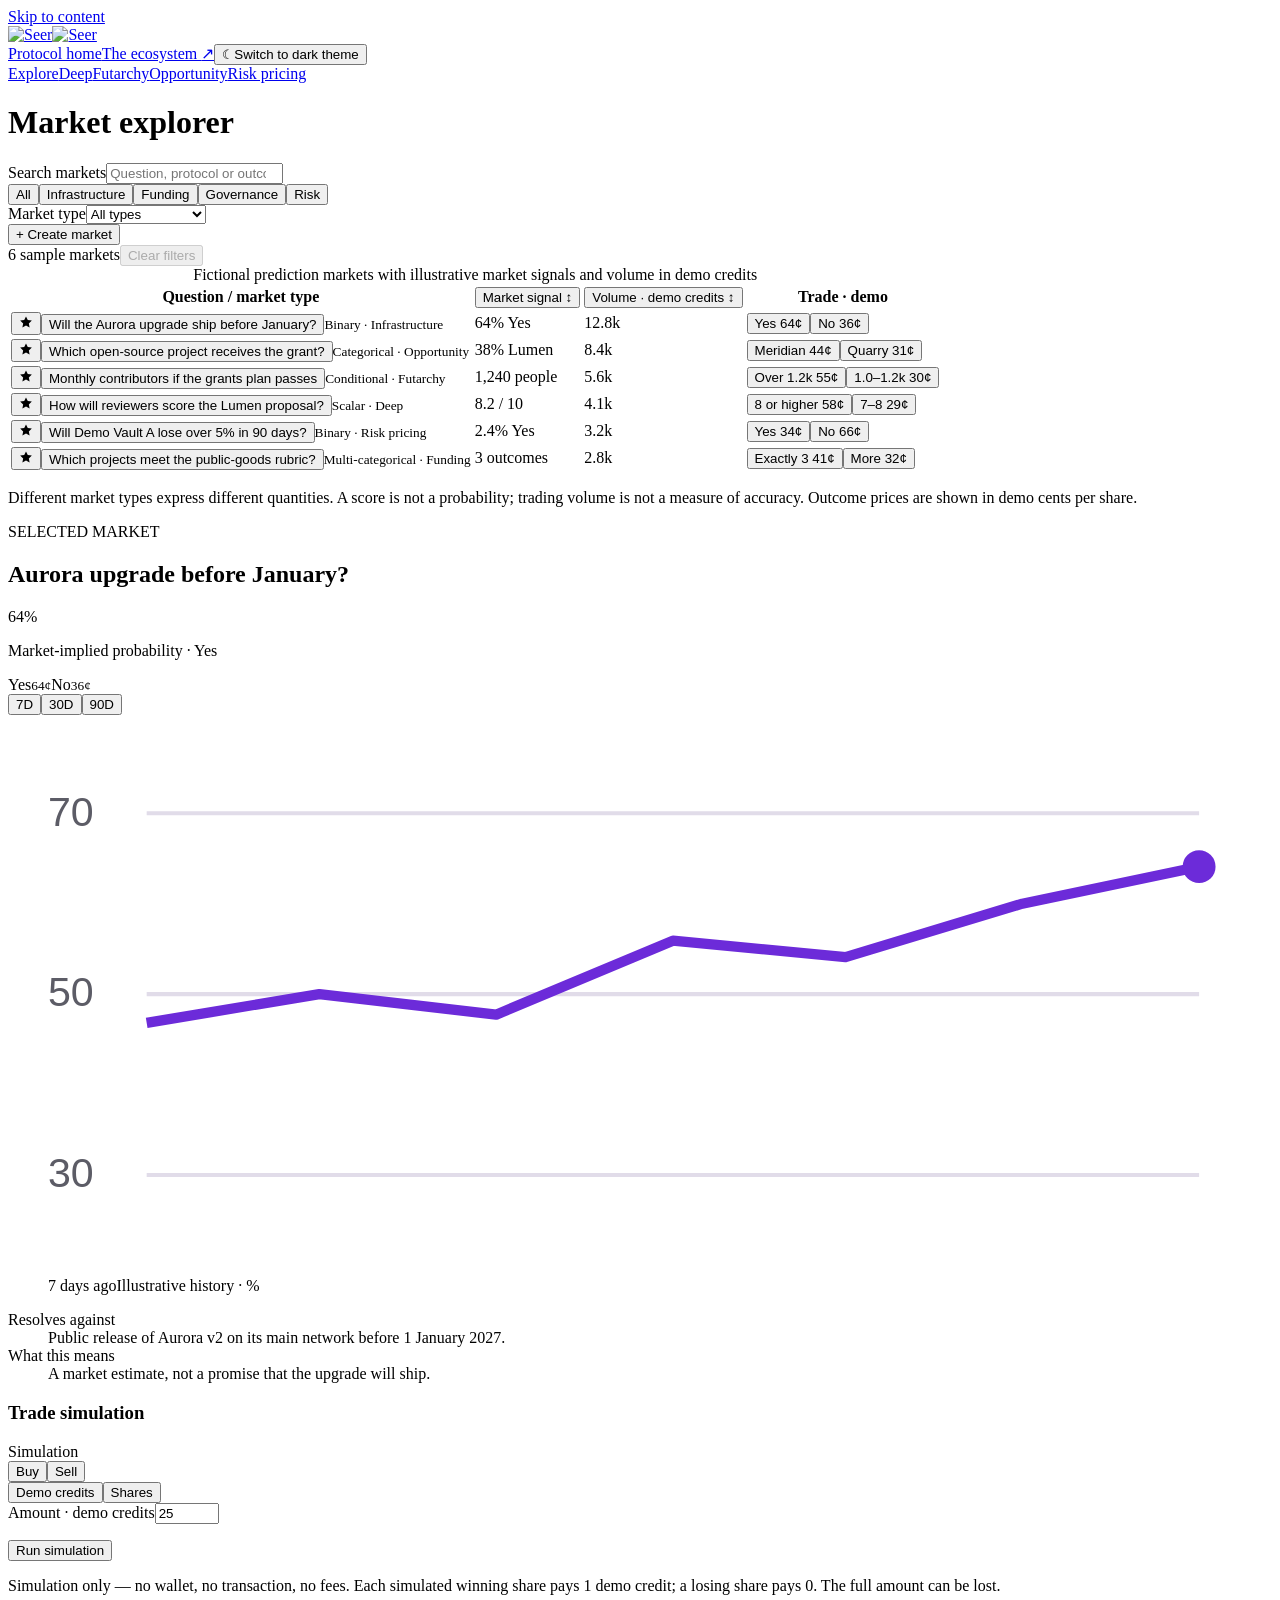
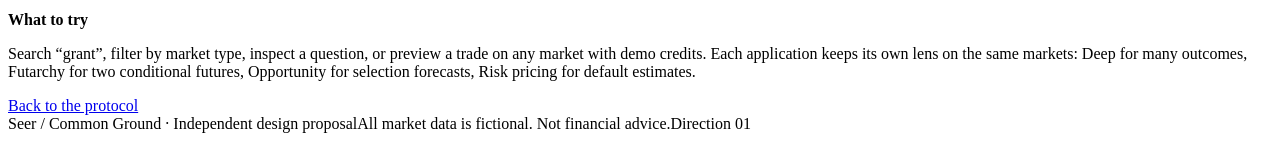
==== commit 0a88b1ec: "Fix paths for /seer-interfaces/ subpath hosting" ====
--- a/app/index.html
+++ b/app/index.html
@@ -1,4 +1,4 @@
-<!doctype html><html lang="en"><head><meta charset="utf-8"><meta name="viewport" content="width=device-width,initial-scale=1"><title>Market explorer · Seer / Common Ground</title><meta name="description" content="Try the Common Ground market explorer design study. All markets and prices are illustrative; no transaction is sent."><link rel="preload" as="font" type="font/woff2" href="/assets/public-sans.woff2" crossorigin><link rel="stylesheet" href="/assets/style.css"><script>try{var t=localStorage.getItem('seer-theme');if(t!=='seer'&&t!=='ultra'&&t!=='light')t='seer';document.documentElement.dataset.theme=t;document.documentElement.dataset.shade=t==='light'?'light':'dark'}catch(e){}</script><script src="/assets/theme.js" defer></script><script src="/assets/seer-chart.js" defer></script><script src="/assets/explorer.js" defer></script><script src="/assets/state.js" defer></script><link rel="icon" href="/favicon.svg" type="image/svg+xml"></head><body><a class="skip" href="#main">Skip to content</a><div class="wrap"><header class="header"><a class="brand" href="/"><img class="mark light" src="/assets/ef-mark-ink.svg" alt=""><img class="mark dark" src="/assets/ef-mark-dark.svg" alt="" aria-hidden="true"><img class="wordmark light" src="/assets/ef-wordmark.svg" alt="Seer"><img class="wordmark dark" src="/assets/ef-wordmark-dark.svg" alt="Seer"></a><nav aria-label="Main navigation"><a href="/">Protocol home</a><a class="btn ghost" href="/#ecosystem">The ecosystem <span aria-hidden="true">↗</span></a><button class="btn ghost theme-toggle" type="button" aria-label="Switch to dark theme" aria-describedby="theme-tip"><span class="theme-glyph" aria-hidden="true">☾</span><span class="theme-tip" role="tooltip" id="theme-tip">Switch to dark theme</span></button></nav></header><nav class="product-nav" aria-label="Applications"><a href="/app/" aria-current="page">Explore</a><a href="/deep/">Deep</a><a href="/futarchy/">Futarchy</a><a href="/opportunity/">Opportunity</a><a href="/risk/">Risk pricing</a></nav><main id="main"><h1 class="sr-only">Market explorer</h1><div class="workspace"><section aria-label="Find markets"><form class="toolbar" id="filters" role="search"><div class="tb-search"><label class="sr-only" for="search">Search markets</label><input class="input" type="search" id="search" name="q" placeholder="Question, protocol or outcome" autocomplete="off"></div><div class="tb-chips"><div class="chips" role="group" aria-label="Filter by domain"><button class="chip" type="button" data-domain="all" aria-pressed="true">All</button><button class="chip" type="button" data-domain="infrastructure" aria-pressed="false">Infrastructure</button><button class="chip" type="button" data-domain="funding" aria-pressed="false">Funding</button><button class="chip" type="button" data-domain="governance" aria-pressed="false">Governance</button><button class="chip" type="button" data-domain="risk" aria-pressed="false">Risk</button></div></div><div class="tb-type"><label class="sr-only" for="type">Market type</label><select id="type" name="type"><option value="all">All types</option><option value="binary">Binary</option><option value="categorical">Categorical</option><option value="conditional">Conditional</option><option value="scalar">Scalar</option><option value="multi">Multi-categorical</option></select></div><button class="btn primary tb-create" id="create-open" type="button">+ Create market</button></form><noscript><p>All sample markets are visible. Enable JavaScript for filtering, details and the trade simulation.</p></noscript>
+<!doctype html><html lang="en"><head><meta charset="utf-8"><meta name="viewport" content="width=device-width,initial-scale=1"><title>Market explorer · Seer / Common Ground</title><meta name="description" content="Try the Common Ground market explorer design study. All markets and prices are illustrative; no transaction is sent."><link rel="preload" as="font" type="font/woff2" href="/seer-interfaces/assets/public-sans.woff2" crossorigin><link rel="stylesheet" href="/seer-interfaces/assets/style.css"><script>try{var t=localStorage.getItem('seer-theme');if(t!=='seer'&&t!=='ultra'&&t!=='light')t='seer';document.documentElement.dataset.theme=t;document.documentElement.dataset.shade=t==='light'?'light':'dark'}catch(e){}</script><script src="/seer-interfaces/assets/theme.js" defer></script><script src="/seer-interfaces/assets/seer-chart.js" defer></script><script src="/seer-interfaces/assets/explorer.js" defer></script><script src="/seer-interfaces/assets/state.js" defer></script><link rel="icon" href="/favicon.svg" type="image/svg+xml"></head><body><a class="skip" href="#main">Skip to content</a><div class="wrap"><header class="header"><a class="brand" href="/seer-interfaces/"><img class="mark light" src="/seer-interfaces/assets/ef-mark-ink.svg" alt=""><img class="mark dark" src="/seer-interfaces/assets/ef-mark-dark.svg" alt="" aria-hidden="true"><img class="wordmark light" src="/seer-interfaces/assets/ef-wordmark.svg" alt="Seer"><img class="wordmark dark" src="/seer-interfaces/assets/ef-wordmark-dark.svg" alt="Seer"></a><nav aria-label="Main navigation"><a href="/seer-interfaces/">Protocol home</a><a class="btn ghost" href="/#ecosystem">The ecosystem <span aria-hidden="true">↗</span></a><button class="btn ghost theme-toggle" type="button" aria-label="Switch to dark theme" aria-describedby="theme-tip"><span class="theme-glyph" aria-hidden="true">☾</span><span class="theme-tip" role="tooltip" id="theme-tip">Switch to dark theme</span></button></nav></header><nav class="product-nav" aria-label="Applications"><a href="/app/" aria-current="page">Explore</a><a href="/deep/">Deep</a><a href="/futarchy/">Futarchy</a><a href="/opportunity/">Opportunity</a><a href="/risk/">Risk pricing</a></nav><main id="main"><h1 class="sr-only">Market explorer</h1><div class="workspace"><section aria-label="Find markets"><form class="toolbar" id="filters" role="search"><div class="tb-search"><label class="sr-only" for="search">Search markets</label><input class="input" type="search" id="search" name="q" placeholder="Question, protocol or outcome" autocomplete="off"></div><div class="tb-chips"><div class="chips" role="group" aria-label="Filter by domain"><button class="chip" type="button" data-domain="all" aria-pressed="true">All</button><button class="chip" type="button" data-domain="infrastructure" aria-pressed="false">Infrastructure</button><button class="chip" type="button" data-domain="funding" aria-pressed="false">Funding</button><button class="chip" type="button" data-domain="governance" aria-pressed="false">Governance</button><button class="chip" type="button" data-domain="risk" aria-pressed="false">Risk</button></div></div><div class="tb-type"><label class="sr-only" for="type">Market type</label><select id="type" name="type"><option value="all">All types</option><option value="binary">Binary</option><option value="categorical">Categorical</option><option value="conditional">Conditional</option><option value="scalar">Scalar</option><option value="multi">Multi-categorical</option></select></div><button class="btn primary tb-create" id="create-open" type="button">+ Create market</button></form><noscript><p>All sample markets are visible. Enable JavaScript for filtering, details and the trade simulation.</p></noscript>
 <div class="rail-wrap"><div class="rail" id="rail" tabindex="0" role="region" aria-label="Featured markets — auto-scrolling; hover or focus to pause"></div></div>
 <div class="count-line"><span id="result-count" role="status">6 sample markets</span><span class="count-actions"><button id="clear" type="button" disabled>Clear filters</button></span></div><div class="table-scroll" role="region" aria-label="Sample markets; scroll horizontally for all columns" tabindex="0"><table><caption class="sr-only">Fictional prediction markets with illustrative market signals and volume in demo credits</caption><thead><tr><th scope="col">Question / market type</th><th scope="col" class="numeric" aria-sort="none"><button class="col-sort" type="button" data-col="signal">Market signal <span class="sort-ind" aria-hidden="true">↕</span></button></th><th scope="col" class="numeric" aria-sort="none"><button class="col-sort" type="button" data-col="volume">Volume · demo credits <span class="sort-ind" aria-hidden="true">↕</span></button></th><th scope="col" class="trade-col">Trade · demo</th></tr></thead><tbody id="markets"><tr data-market="aurora" data-signal="64" data-volume="12800" data-type="binary" data-domain="infrastructure" class="selected-row"><td><span class="market-cell"><button class="star" type="button" data-watch="aurora" aria-pressed="false" aria-label="Watch this market: Aurora upgrade before January"><svg viewBox="0 0 16 16" width="14" height="14" aria-hidden="true" focusable="false"><path class="star-path" d="M8 1.6l2.02 4.24 4.66.56-3.44 3.2.9 4.62L8 12.06l-4.14 2.16.9-4.62L1.32 6.4l4.66-.56z"/></svg></button><button class="market-link" type="button" aria-pressed="true">Will the Aurora upgrade ship before January?</button></span><small>Binary · Infrastructure</small></td><td class="numeric" data-ui-number>64% Yes</td><td class="numeric" data-ui-number>12.8k</td><td class="trade-cell"><button type="button" class="yn-pill yn-yes" data-market="aurora" data-idx="0"><span class="yn-l">Yes</span> <span class="yn-c" data-ui-number>64¢</span></button><button type="button" class="yn-pill yn-no" data-market="aurora" data-idx="1"><span class="yn-l">No</span> <span class="yn-c" data-ui-number>36¢</span></button></td></tr><tr data-market="grant" data-signal="38" data-volume="8400" data-type="categorical" data-domain="funding"><td><span class="market-cell"><button class="star" type="button" data-watch="grant" aria-pressed="false" aria-label="Watch this market: Which project receives the grant"><svg viewBox="0 0 16 16" width="14" height="14" aria-hidden="true" focusable="false"><path class="star-path" d="M8 1.6l2.02 4.24 4.66.56-3.44 3.2.9 4.62L8 12.06l-4.14 2.16.9-4.62L1.32 6.4l4.66-.56z"/></svg></button><button class="market-link" type="button" aria-pressed="false">Which open-source project receives the grant?</button></span><small>Categorical · Opportunity</small></td><td class="numeric" data-ui-number>38% Lumen</td><td class="numeric" data-ui-number>8.4k</td><td class="trade-cell"><button type="button" class="yn-pill yn-take" data-market="grant" data-idx="0"><span class="yn-l">Meridian</span> <span class="yn-c" data-ui-number>44¢</span></button><button type="button" class="yn-pill yn-take" data-market="grant" data-idx="1"><span class="yn-l">Quarry</span> <span class="yn-c" data-ui-number>31¢</span></button></td></tr><tr data-market="contributors" data-signal="1240" data-volume="5600" data-type="conditional" data-domain="governance"><td><span class="market-cell"><button class="star" type="button" data-watch="contributors" aria-pressed="false" aria-label="Watch this market: Monthly contributors if the grants plan passes"><svg viewBox="0 0 16 16" width="14" height="14" aria-hidden="true" focusable="false"><path class="star-path" d="M8 1.6l2.02 4.24 4.66.56-3.44 3.2.9 4.62L8 12.06l-4.14 2.16.9-4.62L1.32 6.4l4.66-.56z"/></svg></button><button class="market-link" type="button" aria-pressed="false">Monthly contributors if the grants plan passes</button></span><small>Conditional · Futarchy</small></td><td class="numeric" data-ui-number>1,240 people</td><td class="numeric" data-ui-number>5.6k</td><td class="trade-cell"><button type="button" class="yn-pill yn-take" data-market="contributors" data-idx="0"><span class="yn-l">Over 1.2k</span> <span class="yn-c" data-ui-number>55¢</span></button><button type="button" class="yn-pill yn-take" data-market="contributors" data-idx="1"><span class="yn-l">1.0–1.2k</span> <span class="yn-c" data-ui-number>30¢</span></button></td></td></tr><tr data-market="lumen" data-signal="8.2" data-volume="4100" data-type="scalar" data-domain="funding"><td><span class="market-cell"><button class="star" type="button" data-watch="lumen" aria-pressed="false" aria-label="Watch this market: How reviewers score the Lumen proposal"><svg viewBox="0 0 16 16" width="14" height="14" aria-hidden="true" focusable="false"><path class="star-path" d="M8 1.6l2.02 4.24 4.66.56-3.44 3.2.9 4.62L8 12.06l-4.14 2.16.9-4.62L1.32 6.4l4.66-.56z"/></svg></button><button class="market-link" type="button" aria-pressed="false">How will reviewers score the Lumen proposal?</button></span><small>Scalar · Deep</small></td><td class="numeric" data-ui-number>8.2 / 10</td><td class="numeric" data-ui-number>4.1k</td><td class="trade-cell"><button type="button" class="yn-pill yn-take" data-market="lumen" data-idx="0"><span class="yn-l">8 or higher</span> <span class="yn-c" data-ui-number>58¢</span></button><button type="button" class="yn-pill yn-take" data-market="lumen" data-idx="1"><span class="yn-l">7–8</span> <span class="yn-c" data-ui-number>29¢</span></button></td></tr><tr data-market="vault" data-signal="2.4" data-volume="3200" data-type="binary" data-domain="risk"><td><span class="market-cell"><button class="star" type="button" data-watch="vault" aria-pressed="false" aria-label="Watch this market: Demo Vault A losing over 5%"><svg viewBox="0 0 16 16" width="14" height="14" aria-hidden="true" focusable="false"><path class="star-path" d="M8 1.6l2.02 4.24 4.66.56-3.44 3.2.9 4.62L8 12.06l-4.14 2.16.9-4.62L1.32 6.4l4.66-.56z"/></svg></button><button class="market-link" type="button" aria-pressed="false">Will Demo Vault A lose over 5% in 90 days?</button></span><small>Binary · Risk pricing</small></td><td class="numeric" data-ui-number>2.4% Yes</td><td class="numeric" data-ui-number>3.2k</td><td class="trade-cell"><button type="button" class="yn-pill yn-yes" data-market="vault" data-idx="0"><span class="yn-l">Yes</span> <span class="yn-c" data-ui-number>34¢</span></button><button type="button" class="yn-pill yn-no" data-market="vault" data-idx="1"><span class="yn-l">No</span> <span class="yn-c" data-ui-number>66¢</span></button></td></tr><tr data-market="rubric" data-signal="3" data-volume="2800" data-type="multi" data-domain="funding"><td><span class="market-cell"><button class="star" type="button" data-watch="rubric" aria-pressed="false" aria-label="Watch this market: Projects meeting the public-goods rubric"><svg viewBox="0 0 16 16" width="14" height="14" aria-hidden="true" focusable="false"><path class="star-path" d="M8 1.6l2.02 4.24 4.66.56-3.44 3.2.9 4.62L8 12.06l-4.14 2.16.9-4.62L1.32 6.4l4.66-.56z"/></svg></button><button class="market-link" type="button" aria-pressed="false">Which projects meet the public-goods rubric?</button></span><small>Multi-categorical · Funding</small></td><td class="numeric" data-ui-number>3 outcomes</td><td class="numeric" data-ui-number>2.8k</td><td class="trade-cell"><button type="button" class="yn-pill yn-take" data-market="rubric" data-idx="0"><span class="yn-l">Exactly 3</span> <span class="yn-c" data-ui-number>41¢</span></button><button type="button" class="yn-pill yn-take" data-market="rubric" data-idx="1"><span class="yn-l">More</span> <span class="yn-c" data-ui-number>32¢</span></button></td></tr></tbody></table></div><div class="empty" id="empty" hidden><h2>No matching markets.</h2><p>Try a different question or remove the market-type filter.</p><button class="btn" type="button" id="reset-empty">Clear filters</button></div><p class="table-note">Different market types express different quantities. A score is not a probability; trading volume is not a measure of accuracy. Outcome prices are shown in demo cents per share.</p></section><aside class="evidence" aria-labelledby="detail-title"><p class="label">SELECTED MARKET</p><h2 id="detail-title">Aurora upgrade before January?</h2><p class="quote" id="quote" data-ui-number>64%</p><p class="quote-label" id="quote-label">Market-implied probability · Yes</p><div class="outcome-pair"><span class="pill pill-up">Yes<small id="up-pill">64¢</small></span><span class="pill pill-down">No<small id="down-pill">36¢</small></span></div><div class="tf-tabs" role="group" aria-label="Chart timeframe"><button class="chip" type="button" data-tf="7d" aria-pressed="true">7D</button><button class="chip" type="button" data-tf="30d" aria-pressed="false">30D</button><button class="chip" type="button" data-tf="90d" aria-pressed="false">90D</button></div>
 <figure class="spark" id="chart"><div class="lw-chart" id="lw-chart"></div><svg class="lw-fallback" viewBox="0 0 288 132" role="img" aria-labelledby="chart-title"><title id="chart-title">Illustrative seven-day Yes price: 47, 50, 48, 56, 54, 60, 64 percent</title><path d="M24 20H280M24 64H280M24 108H280" fill="none" stroke="#e1dce9"/><g fill="#5c5c66" font-family="Public Sans,Arial" font-size="10"><text x="0" y="23">70</text><text x="0" y="67">50</text><text x="0" y="111">30</text></g><polyline points="24,71 66,64 109,69 152,51 194,55 237,42 280,33" fill="none" stroke="#6c2bd9" stroke-width="2.5" stroke-linejoin="round"/><circle cx="280" cy="33" r="4" fill="#6c2bd9"/></svg><figcaption><span>7 days ago</span><span>Illustrative history · %</span></figcaption></figure><dl class="basis"><dt>Resolves against</dt><dd id="criterion">Public release of Aurora v2 on its main network before 1 January 2027.</dd><dt>What this means</dt><dd id="meaning">A market estimate, not a promise that the upgrade will ship.</dd></dl><section class="ticket" aria-labelledby="ticket-title">
@@ -12,7 +12,7 @@
 <button class="btn primary" id="simulate" type="button">Run simulation</button>
 <p role="status" id="trade-status" class="status"></p>
 <p class="safety" id="safety">Simulation only — no wallet, no transaction, no fees. Each simulated winning share pays 1 demo credit; a losing share pays 0. The full amount can be lost.</p>
-</section><span class="sr-only" role="status" id="selection-status"></span></aside></div><aside class="preview-note"><div><strong>What to try</strong><p>Search “grant”, filter by market type, inspect a question, or preview a trade on any market with demo credits. Each application keeps its own lens on the same markets: Deep for many outcomes, Futarchy for two conditional futures, Opportunity for selection forecasts, Risk pricing for default estimates.</p></div><a class="btn" href="/">Back to the protocol</a></aside><section id="market-view" hidden aria-labelledby="mv-title">
+</section><span class="sr-only" role="status" id="selection-status"></span></aside></div><aside class="preview-note"><div><strong>What to try</strong><p>Search “grant”, filter by market type, inspect a question, or preview a trade on any market with demo credits. Each application keeps its own lens on the same markets: Deep for many outcomes, Futarchy for two conditional futures, Opportunity for selection forecasts, Risk pricing for default estimates.</p></div><a class="btn" href="/seer-interfaces/">Back to the protocol</a></aside><section id="market-view" hidden aria-labelledby="mv-title">
 <div class="mv-top"><button class="btn ghost" id="mv-back" type="button">← All markets</button><div class="mv-actions"><button class="star" type="button" id="mv-star" aria-pressed="false" aria-label="Watch this market"><svg viewBox="0 0 16 16" width="14" height="14" aria-hidden="true" focusable="false"><path class="star-path" d="M8 1.6l2.02 4.24 4.66.56-3.44 3.2.9 4.62L8 12.06l-4.14 2.16.9-4.62L1.32 6.4l4.66-.56z"/></svg></button><button class="btn ghost" id="mv-copy" type="button">Copy link</button></div></div>
 <div class="mv-grid">
 <div class="mv-main">
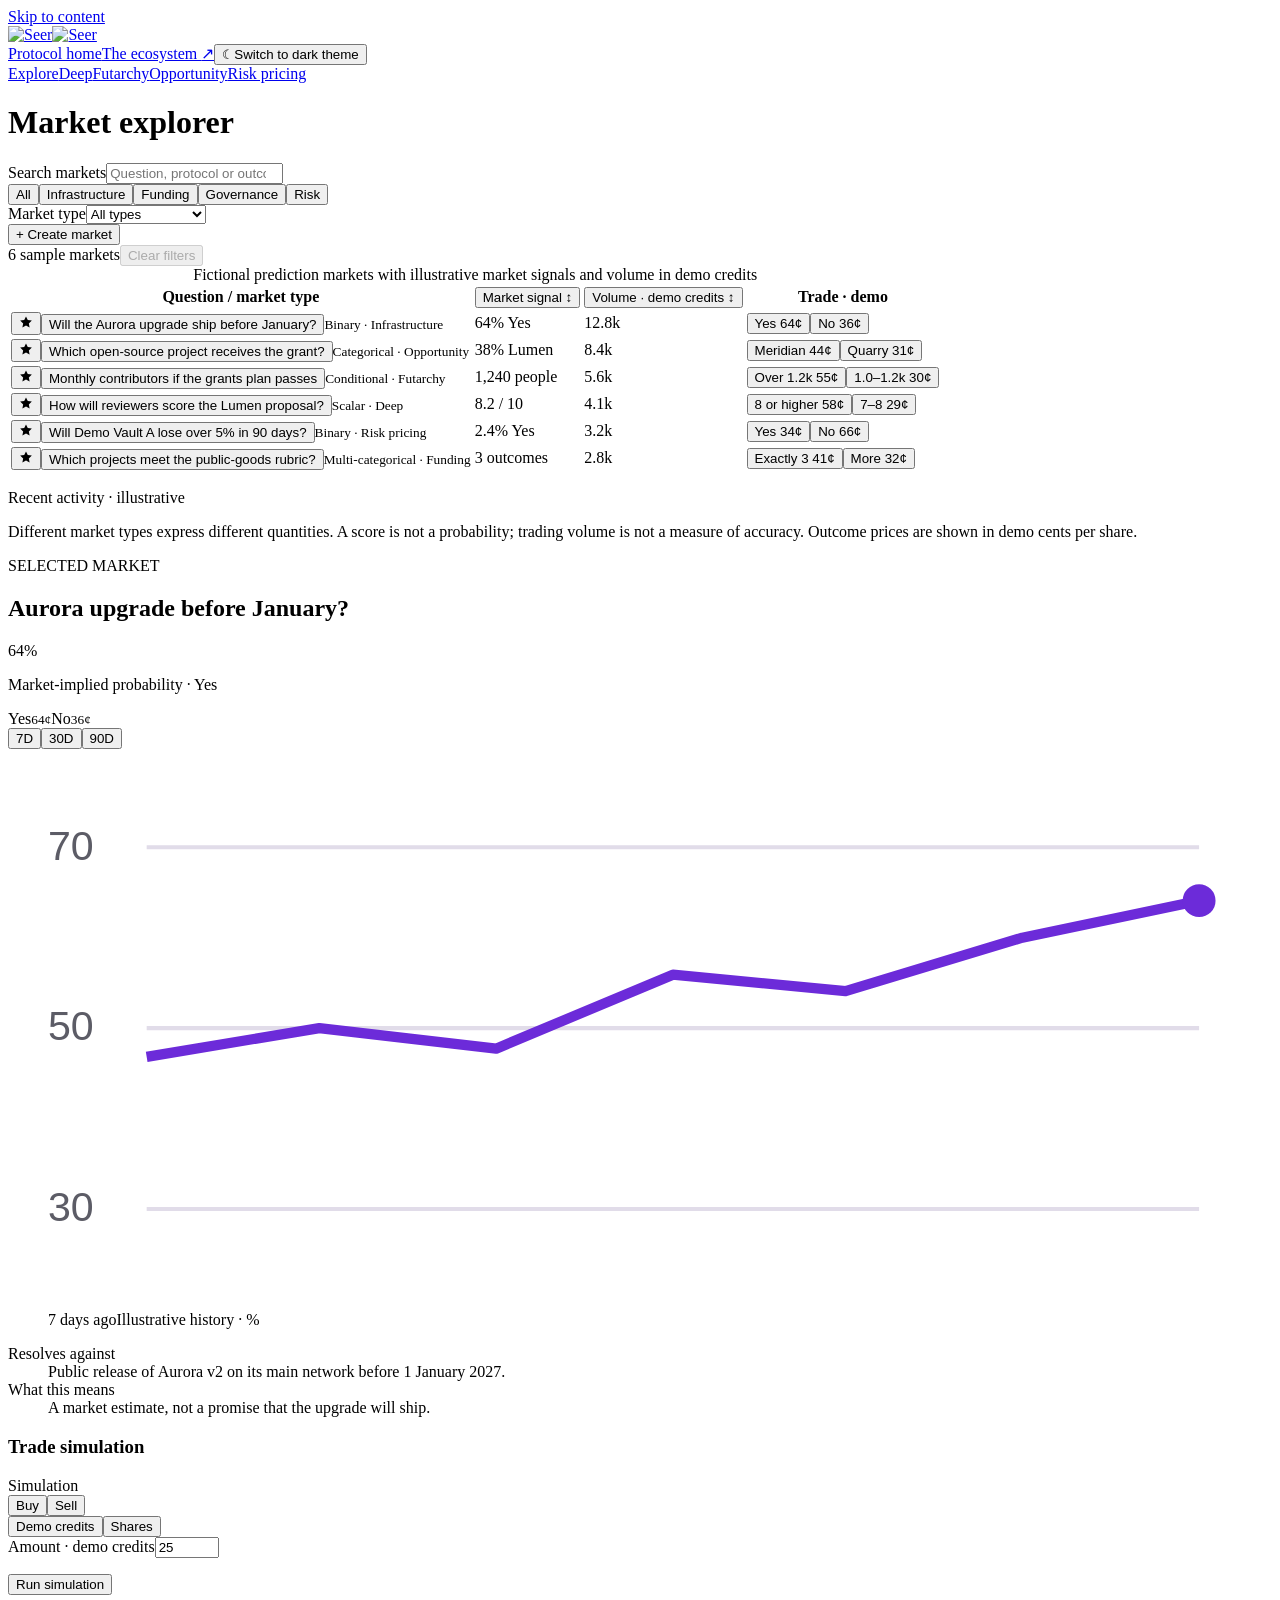
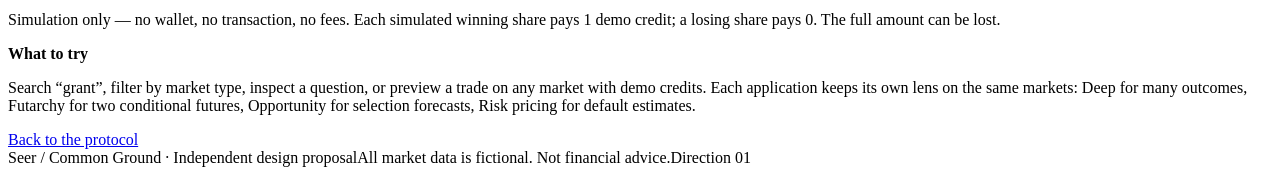
==== commit 4e5b1fcc: "Explorer revision: activity tape, denser table, tightened cards" ====
--- a/app/index.html
+++ b/app/index.html
@@ -1,6 +1,7 @@
-<!doctype html><html lang="en"><head><meta charset="utf-8"><meta name="viewport" content="width=device-width,initial-scale=1"><title>Market explorer · Seer / Common Ground</title><meta name="description" content="Try the Common Ground market explorer design study. All markets and prices are illustrative; no transaction is sent."><link rel="preload" as="font" type="font/woff2" href="/seer-interfaces/assets/public-sans.woff2" crossorigin><link rel="stylesheet" href="/seer-interfaces/assets/style.css"><script>try{var t=localStorage.getItem('seer-theme');if(t!=='seer'&&t!=='ultra'&&t!=='light')t='seer';document.documentElement.dataset.theme=t;document.documentElement.dataset.shade=t==='light'?'light':'dark'}catch(e){}</script><script src="/seer-interfaces/assets/theme.js" defer></script><script src="/seer-interfaces/assets/seer-chart.js" defer></script><script src="/seer-interfaces/assets/explorer.js" defer></script><script src="/seer-interfaces/assets/state.js" defer></script><link rel="icon" href="/favicon.svg" type="image/svg+xml"></head><body><a class="skip" href="#main">Skip to content</a><div class="wrap"><header class="header"><a class="brand" href="/seer-interfaces/"><img class="mark light" src="/seer-interfaces/assets/ef-mark-ink.svg" alt=""><img class="mark dark" src="/seer-interfaces/assets/ef-mark-dark.svg" alt="" aria-hidden="true"><img class="wordmark light" src="/seer-interfaces/assets/ef-wordmark.svg" alt="Seer"><img class="wordmark dark" src="/seer-interfaces/assets/ef-wordmark-dark.svg" alt="Seer"></a><nav aria-label="Main navigation"><a href="/seer-interfaces/">Protocol home</a><a class="btn ghost" href="/#ecosystem">The ecosystem <span aria-hidden="true">↗</span></a><button class="btn ghost theme-toggle" type="button" aria-label="Switch to dark theme" aria-describedby="theme-tip"><span class="theme-glyph" aria-hidden="true">☾</span><span class="theme-tip" role="tooltip" id="theme-tip">Switch to dark theme</span></button></nav></header><nav class="product-nav" aria-label="Applications"><a href="/app/" aria-current="page">Explore</a><a href="/deep/">Deep</a><a href="/futarchy/">Futarchy</a><a href="/opportunity/">Opportunity</a><a href="/risk/">Risk pricing</a></nav><main id="main"><h1 class="sr-only">Market explorer</h1><div class="workspace"><section aria-label="Find markets"><form class="toolbar" id="filters" role="search"><div class="tb-search"><label class="sr-only" for="search">Search markets</label><input class="input" type="search" id="search" name="q" placeholder="Question, protocol or outcome" autocomplete="off"></div><div class="tb-chips"><div class="chips" role="group" aria-label="Filter by domain"><button class="chip" type="button" data-domain="all" aria-pressed="true">All</button><button class="chip" type="button" data-domain="infrastructure" aria-pressed="false">Infrastructure</button><button class="chip" type="button" data-domain="funding" aria-pressed="false">Funding</button><button class="chip" type="button" data-domain="governance" aria-pressed="false">Governance</button><button class="chip" type="button" data-domain="risk" aria-pressed="false">Risk</button></div></div><div class="tb-type"><label class="sr-only" for="type">Market type</label><select id="type" name="type"><option value="all">All types</option><option value="binary">Binary</option><option value="categorical">Categorical</option><option value="conditional">Conditional</option><option value="scalar">Scalar</option><option value="multi">Multi-categorical</option></select></div><button class="btn primary tb-create" id="create-open" type="button">+ Create market</button></form><noscript><p>All sample markets are visible. Enable JavaScript for filtering, details and the trade simulation.</p></noscript>
+<!doctype html><html lang="en"><head><meta charset="utf-8"><meta name="viewport" content="width=device-width,initial-scale=1"><title>Market explorer · Seer / Common Ground</title><meta name="description" content="Try the Common Ground market explorer design study. All markets and prices are illustrative; no transaction is sent."><link rel="preload" as="font" type="font/woff2" href="/seer-interfaces/assets/public-sans.woff2" crossorigin><link rel="stylesheet" href="/seer-interfaces/assets/style.css"><script>try{var t=localStorage.getItem('seer-theme');if(t!=='seer'&&t!=='ultra'&&t!=='light')t='seer';document.documentElement.dataset.theme=t;document.documentElement.dataset.shade=t==='light'?'light':'dark'}catch(e){}</script><script src="/seer-interfaces/assets/theme.js" defer></script><script src="/seer-interfaces/assets/seer-chart.js" defer></script><script src="/seer-interfaces/assets/explorer.js" defer></script><script src="/seer-interfaces/assets/state.js" defer></script><link rel="icon" href="/seer-interfaces/favicon.svg" type="image/svg+xml"></head><body><a class="skip" href="#main">Skip to content</a><div class="wrap"><header class="header"><a class="brand" href="/seer-interfaces/"><img class="mark light" src="/seer-interfaces/assets/ef-mark-ink.svg" alt=""><img class="mark dark" src="/seer-interfaces/assets/ef-mark-dark.svg" alt="" aria-hidden="true"><img class="wordmark light" src="/seer-interfaces/assets/ef-wordmark.svg" alt="Seer"><img class="wordmark dark" src="/seer-interfaces/assets/ef-wordmark-dark.svg" alt="Seer"></a><nav aria-label="Main navigation"><a href="/seer-interfaces/">Protocol home</a><a class="btn ghost" href="#ecosystem">The ecosystem <span aria-hidden="true">↗</span></a><button class="btn ghost theme-toggle" type="button" aria-label="Switch to dark theme" aria-describedby="theme-tip"><span class="theme-glyph" aria-hidden="true">☾</span><span class="theme-tip" role="tooltip" id="theme-tip">Switch to dark theme</span></button></nav></header><nav class="product-nav" aria-label="Applications"><a href="/seer-interfaces/app/" aria-current="page">Explore</a><a href="/seer-interfaces/deep/">Deep</a><a href="/seer-interfaces/futarchy/">Futarchy</a><a href="/seer-interfaces/opportunity/">Opportunity</a><a href="/seer-interfaces/risk/">Risk pricing</a></nav><main id="main"><h1 class="sr-only">Market explorer</h1><div class="workspace"><section aria-label="Find markets"><form class="toolbar" id="filters" role="search"><div class="tb-search"><label class="sr-only" for="search">Search markets</label><input class="input" type="search" id="search" name="q" placeholder="Question, protocol or outcome" autocomplete="off"></div><div class="tb-chips"><div class="chips" role="group" aria-label="Filter by domain"><button class="chip" type="button" data-domain="all" aria-pressed="true">All</button><button class="chip" type="button" data-domain="infrastructure" aria-pressed="false">Infrastructure</button><button class="chip" type="button" data-domain="funding" aria-pressed="false">Funding</button><button class="chip" type="button" data-domain="governance" aria-pressed="false">Governance</button><button class="chip" type="button" data-domain="risk" aria-pressed="false">Risk</button></div></div><div class="tb-type"><label class="sr-only" for="type">Market type</label><select id="type" name="type"><option value="all">All types</option><option value="binary">Binary</option><option value="categorical">Categorical</option><option value="conditional">Conditional</option><option value="scalar">Scalar</option><option value="multi">Multi-categorical</option></select></div><button class="btn primary tb-create" id="create-open" type="button">+ Create market</button></form><noscript><p>All sample markets are visible. Enable JavaScript for filtering, details and the trade simulation.</p></noscript>
 <div class="rail-wrap"><div class="rail" id="rail" tabindex="0" role="region" aria-label="Featured markets — auto-scrolling; hover or focus to pause"></div></div>
-<div class="count-line"><span id="result-count" role="status">6 sample markets</span><span class="count-actions"><button id="clear" type="button" disabled>Clear filters</button></span></div><div class="table-scroll" role="region" aria-label="Sample markets; scroll horizontally for all columns" tabindex="0"><table><caption class="sr-only">Fictional prediction markets with illustrative market signals and volume in demo credits</caption><thead><tr><th scope="col">Question / market type</th><th scope="col" class="numeric" aria-sort="none"><button class="col-sort" type="button" data-col="signal">Market signal <span class="sort-ind" aria-hidden="true">↕</span></button></th><th scope="col" class="numeric" aria-sort="none"><button class="col-sort" type="button" data-col="volume">Volume · demo credits <span class="sort-ind" aria-hidden="true">↕</span></button></th><th scope="col" class="trade-col">Trade · demo</th></tr></thead><tbody id="markets"><tr data-market="aurora" data-signal="64" data-volume="12800" data-type="binary" data-domain="infrastructure" class="selected-row"><td><span class="market-cell"><button class="star" type="button" data-watch="aurora" aria-pressed="false" aria-label="Watch this market: Aurora upgrade before January"><svg viewBox="0 0 16 16" width="14" height="14" aria-hidden="true" focusable="false"><path class="star-path" d="M8 1.6l2.02 4.24 4.66.56-3.44 3.2.9 4.62L8 12.06l-4.14 2.16.9-4.62L1.32 6.4l4.66-.56z"/></svg></button><button class="market-link" type="button" aria-pressed="true">Will the Aurora upgrade ship before January?</button></span><small>Binary · Infrastructure</small></td><td class="numeric" data-ui-number>64% Yes</td><td class="numeric" data-ui-number>12.8k</td><td class="trade-cell"><button type="button" class="yn-pill yn-yes" data-market="aurora" data-idx="0"><span class="yn-l">Yes</span> <span class="yn-c" data-ui-number>64¢</span></button><button type="button" class="yn-pill yn-no" data-market="aurora" data-idx="1"><span class="yn-l">No</span> <span class="yn-c" data-ui-number>36¢</span></button></td></tr><tr data-market="grant" data-signal="38" data-volume="8400" data-type="categorical" data-domain="funding"><td><span class="market-cell"><button class="star" type="button" data-watch="grant" aria-pressed="false" aria-label="Watch this market: Which project receives the grant"><svg viewBox="0 0 16 16" width="14" height="14" aria-hidden="true" focusable="false"><path class="star-path" d="M8 1.6l2.02 4.24 4.66.56-3.44 3.2.9 4.62L8 12.06l-4.14 2.16.9-4.62L1.32 6.4l4.66-.56z"/></svg></button><button class="market-link" type="button" aria-pressed="false">Which open-source project receives the grant?</button></span><small>Categorical · Opportunity</small></td><td class="numeric" data-ui-number>38% Lumen</td><td class="numeric" data-ui-number>8.4k</td><td class="trade-cell"><button type="button" class="yn-pill yn-take" data-market="grant" data-idx="0"><span class="yn-l">Meridian</span> <span class="yn-c" data-ui-number>44¢</span></button><button type="button" class="yn-pill yn-take" data-market="grant" data-idx="1"><span class="yn-l">Quarry</span> <span class="yn-c" data-ui-number>31¢</span></button></td></tr><tr data-market="contributors" data-signal="1240" data-volume="5600" data-type="conditional" data-domain="governance"><td><span class="market-cell"><button class="star" type="button" data-watch="contributors" aria-pressed="false" aria-label="Watch this market: Monthly contributors if the grants plan passes"><svg viewBox="0 0 16 16" width="14" height="14" aria-hidden="true" focusable="false"><path class="star-path" d="M8 1.6l2.02 4.24 4.66.56-3.44 3.2.9 4.62L8 12.06l-4.14 2.16.9-4.62L1.32 6.4l4.66-.56z"/></svg></button><button class="market-link" type="button" aria-pressed="false">Monthly contributors if the grants plan passes</button></span><small>Conditional · Futarchy</small></td><td class="numeric" data-ui-number>1,240 people</td><td class="numeric" data-ui-number>5.6k</td><td class="trade-cell"><button type="button" class="yn-pill yn-take" data-market="contributors" data-idx="0"><span class="yn-l">Over 1.2k</span> <span class="yn-c" data-ui-number>55¢</span></button><button type="button" class="yn-pill yn-take" data-market="contributors" data-idx="1"><span class="yn-l">1.0–1.2k</span> <span class="yn-c" data-ui-number>30¢</span></button></td></td></tr><tr data-market="lumen" data-signal="8.2" data-volume="4100" data-type="scalar" data-domain="funding"><td><span class="market-cell"><button class="star" type="button" data-watch="lumen" aria-pressed="false" aria-label="Watch this market: How reviewers score the Lumen proposal"><svg viewBox="0 0 16 16" width="14" height="14" aria-hidden="true" focusable="false"><path class="star-path" d="M8 1.6l2.02 4.24 4.66.56-3.44 3.2.9 4.62L8 12.06l-4.14 2.16.9-4.62L1.32 6.4l4.66-.56z"/></svg></button><button class="market-link" type="button" aria-pressed="false">How will reviewers score the Lumen proposal?</button></span><small>Scalar · Deep</small></td><td class="numeric" data-ui-number>8.2 / 10</td><td class="numeric" data-ui-number>4.1k</td><td class="trade-cell"><button type="button" class="yn-pill yn-take" data-market="lumen" data-idx="0"><span class="yn-l">8 or higher</span> <span class="yn-c" data-ui-number>58¢</span></button><button type="button" class="yn-pill yn-take" data-market="lumen" data-idx="1"><span class="yn-l">7–8</span> <span class="yn-c" data-ui-number>29¢</span></button></td></tr><tr data-market="vault" data-signal="2.4" data-volume="3200" data-type="binary" data-domain="risk"><td><span class="market-cell"><button class="star" type="button" data-watch="vault" aria-pressed="false" aria-label="Watch this market: Demo Vault A losing over 5%"><svg viewBox="0 0 16 16" width="14" height="14" aria-hidden="true" focusable="false"><path class="star-path" d="M8 1.6l2.02 4.24 4.66.56-3.44 3.2.9 4.62L8 12.06l-4.14 2.16.9-4.62L1.32 6.4l4.66-.56z"/></svg></button><button class="market-link" type="button" aria-pressed="false">Will Demo Vault A lose over 5% in 90 days?</button></span><small>Binary · Risk pricing</small></td><td class="numeric" data-ui-number>2.4% Yes</td><td class="numeric" data-ui-number>3.2k</td><td class="trade-cell"><button type="button" class="yn-pill yn-yes" data-market="vault" data-idx="0"><span class="yn-l">Yes</span> <span class="yn-c" data-ui-number>34¢</span></button><button type="button" class="yn-pill yn-no" data-market="vault" data-idx="1"><span class="yn-l">No</span> <span class="yn-c" data-ui-number>66¢</span></button></td></tr><tr data-market="rubric" data-signal="3" data-volume="2800" data-type="multi" data-domain="funding"><td><span class="market-cell"><button class="star" type="button" data-watch="rubric" aria-pressed="false" aria-label="Watch this market: Projects meeting the public-goods rubric"><svg viewBox="0 0 16 16" width="14" height="14" aria-hidden="true" focusable="false"><path class="star-path" d="M8 1.6l2.02 4.24 4.66.56-3.44 3.2.9 4.62L8 12.06l-4.14 2.16.9-4.62L1.32 6.4l4.66-.56z"/></svg></button><button class="market-link" type="button" aria-pressed="false">Which projects meet the public-goods rubric?</button></span><small>Multi-categorical · Funding</small></td><td class="numeric" data-ui-number>3 outcomes</td><td class="numeric" data-ui-number>2.8k</td><td class="trade-cell"><button type="button" class="yn-pill yn-take" data-market="rubric" data-idx="0"><span class="yn-l">Exactly 3</span> <span class="yn-c" data-ui-number>41¢</span></button><button type="button" class="yn-pill yn-take" data-market="rubric" data-idx="1"><span class="yn-l">More</span> <span class="yn-c" data-ui-number>32¢</span></button></td></tr></tbody></table></div><div class="empty" id="empty" hidden><h2>No matching markets.</h2><p>Try a different question or remove the market-type filter.</p><button class="btn" type="button" id="reset-empty">Clear filters</button></div><p class="table-note">Different market types express different quantities. A score is not a probability; trading volume is not a measure of accuracy. Outcome prices are shown in demo cents per share.</p></section><aside class="evidence" aria-labelledby="detail-title"><p class="label">SELECTED MARKET</p><h2 id="detail-title">Aurora upgrade before January?</h2><p class="quote" id="quote" data-ui-number>64%</p><p class="quote-label" id="quote-label">Market-implied probability · Yes</p><div class="outcome-pair"><span class="pill pill-up">Yes<small id="up-pill">64¢</small></span><span class="pill pill-down">No<small id="down-pill">36¢</small></span></div><div class="tf-tabs" role="group" aria-label="Chart timeframe"><button class="chip" type="button" data-tf="7d" aria-pressed="true">7D</button><button class="chip" type="button" data-tf="30d" aria-pressed="false">30D</button><button class="chip" type="button" data-tf="90d" aria-pressed="false">90D</button></div>
+<div class="count-line"><span id="result-count" role="status">6 sample markets</span><span class="count-actions"><button id="clear" type="button" disabled>Clear filters</button></span></div><div class="table-scroll" role="region" aria-label="Sample markets; scroll horizontally for all columns" tabindex="0"><table><caption class="sr-only">Fictional prediction markets with illustrative market signals and volume in demo credits</caption><thead><tr><th scope="col">Question / market type</th><th scope="col" class="numeric" aria-sort="none"><button class="col-sort" type="button" data-col="signal">Market signal <span class="sort-ind" aria-hidden="true">↕</span></button></th><th scope="col" class="numeric" aria-sort="none"><button class="col-sort" type="button" data-col="volume">Volume · demo credits <span class="sort-ind" aria-hidden="true">↕</span></button></th><th scope="col" class="trade-col">Trade · demo</th></tr></thead><tbody id="markets"><tr data-market="aurora" data-signal="64" data-volume="12800" data-type="binary" data-domain="infrastructure" class="selected-row"><td><span class="market-cell"><button class="star" type="button" data-watch="aurora" aria-pressed="false" aria-label="Watch this market: Aurora upgrade before January"><svg viewBox="0 0 16 16" width="14" height="14" aria-hidden="true" focusable="false"><path class="star-path" d="M8 1.6l2.02 4.24 4.66.56-3.44 3.2.9 4.62L8 12.06l-4.14 2.16.9-4.62L1.32 6.4l4.66-.56z"/></svg></button><button class="market-link" type="button" aria-pressed="true">Will the Aurora upgrade ship before January?</button></span><small>Binary · Infrastructure</small></td><td class="numeric" data-ui-number>64% Yes</td><td class="numeric" data-ui-number>12.8k</td><td class="trade-cell"><button type="button" class="yn-pill yn-yes" data-market="aurora" data-idx="0"><span class="yn-l">Yes</span> <span class="yn-c" data-ui-number>64¢</span></button><button type="button" class="yn-pill yn-no" data-market="aurora" data-idx="1"><span class="yn-l">No</span> <span class="yn-c" data-ui-number>36¢</span></button></td></tr><tr data-market="grant" data-signal="38" data-volume="8400" data-type="categorical" data-domain="funding"><td><span class="market-cell"><button class="star" type="button" data-watch="grant" aria-pressed="false" aria-label="Watch this market: Which project receives the grant"><svg viewBox="0 0 16 16" width="14" height="14" aria-hidden="true" focusable="false"><path class="star-path" d="M8 1.6l2.02 4.24 4.66.56-3.44 3.2.9 4.62L8 12.06l-4.14 2.16.9-4.62L1.32 6.4l4.66-.56z"/></svg></button><button class="market-link" type="button" aria-pressed="false">Which open-source project receives the grant?</button></span><small>Categorical · Opportunity</small></td><td class="numeric" data-ui-number>38% Lumen</td><td class="numeric" data-ui-number>8.4k</td><td class="trade-cell"><button type="button" class="yn-pill yn-take" data-market="grant" data-idx="0"><span class="yn-l">Meridian</span> <span class="yn-c" data-ui-number>44¢</span></button><button type="button" class="yn-pill yn-take" data-market="grant" data-idx="1"><span class="yn-l">Quarry</span> <span class="yn-c" data-ui-number>31¢</span></button></td></tr><tr data-market="contributors" data-signal="1240" data-volume="5600" data-type="conditional" data-domain="governance"><td><span class="market-cell"><button class="star" type="button" data-watch="contributors" aria-pressed="false" aria-label="Watch this market: Monthly contributors if the grants plan passes"><svg viewBox="0 0 16 16" width="14" height="14" aria-hidden="true" focusable="false"><path class="star-path" d="M8 1.6l2.02 4.24 4.66.56-3.44 3.2.9 4.62L8 12.06l-4.14 2.16.9-4.62L1.32 6.4l4.66-.56z"/></svg></button><button class="market-link" type="button" aria-pressed="false">Monthly contributors if the grants plan passes</button></span><small>Conditional · Futarchy</small></td><td class="numeric" data-ui-number>1,240 people</td><td class="numeric" data-ui-number>5.6k</td><td class="trade-cell"><button type="button" class="yn-pill yn-take" data-market="contributors" data-idx="0"><span class="yn-l">Over 1.2k</span> <span class="yn-c" data-ui-number>55¢</span></button><button type="button" class="yn-pill yn-take" data-market="contributors" data-idx="1"><span class="yn-l">1.0–1.2k</span> <span class="yn-c" data-ui-number>30¢</span></button></td></td></tr><tr data-market="lumen" data-signal="8.2" data-volume="4100" data-type="scalar" data-domain="funding"><td><span class="market-cell"><button class="star" type="button" data-watch="lumen" aria-pressed="false" aria-label="Watch this market: How reviewers score the Lumen proposal"><svg viewBox="0 0 16 16" width="14" height="14" aria-hidden="true" focusable="false"><path class="star-path" d="M8 1.6l2.02 4.24 4.66.56-3.44 3.2.9 4.62L8 12.06l-4.14 2.16.9-4.62L1.32 6.4l4.66-.56z"/></svg></button><button class="market-link" type="button" aria-pressed="false">How will reviewers score the Lumen proposal?</button></span><small>Scalar · Deep</small></td><td class="numeric" data-ui-number>8.2 / 10</td><td class="numeric" data-ui-number>4.1k</td><td class="trade-cell"><button type="button" class="yn-pill yn-take" data-market="lumen" data-idx="0"><span class="yn-l">8 or higher</span> <span class="yn-c" data-ui-number>58¢</span></button><button type="button" class="yn-pill yn-take" data-market="lumen" data-idx="1"><span class="yn-l">7–8</span> <span class="yn-c" data-ui-number>29¢</span></button></td></tr><tr data-market="vault" data-signal="2.4" data-volume="3200" data-type="binary" data-domain="risk"><td><span class="market-cell"><button class="star" type="button" data-watch="vault" aria-pressed="false" aria-label="Watch this market: Demo Vault A losing over 5%"><svg viewBox="0 0 16 16" width="14" height="14" aria-hidden="true" focusable="false"><path class="star-path" d="M8 1.6l2.02 4.24 4.66.56-3.44 3.2.9 4.62L8 12.06l-4.14 2.16.9-4.62L1.32 6.4l4.66-.56z"/></svg></button><button class="market-link" type="button" aria-pressed="false">Will Demo Vault A lose over 5% in 90 days?</button></span><small>Binary · Risk pricing</small></td><td class="numeric" data-ui-number>2.4% Yes</td><td class="numeric" data-ui-number>3.2k</td><td class="trade-cell"><button type="button" class="yn-pill yn-yes" data-market="vault" data-idx="0"><span class="yn-l">Yes</span> <span class="yn-c" data-ui-number>34¢</span></button><button type="button" class="yn-pill yn-no" data-market="vault" data-idx="1"><span class="yn-l">No</span> <span class="yn-c" data-ui-number>66¢</span></button></td></tr><tr data-market="rubric" data-signal="3" data-volume="2800" data-type="multi" data-domain="funding"><td><span class="market-cell"><button class="star" type="button" data-watch="rubric" aria-pressed="false" aria-label="Watch this market: Projects meeting the public-goods rubric"><svg viewBox="0 0 16 16" width="14" height="14" aria-hidden="true" focusable="false"><path class="star-path" d="M8 1.6l2.02 4.24 4.66.56-3.44 3.2.9 4.62L8 12.06l-4.14 2.16.9-4.62L1.32 6.4l4.66-.56z"/></svg></button><button class="market-link" type="button" aria-pressed="false">Which projects meet the public-goods rubric?</button></span><small>Multi-categorical · Funding</small></td><td class="numeric" data-ui-number>3 outcomes</td><td class="numeric" data-ui-number>2.8k</td><td class="trade-cell"><button type="button" class="yn-pill yn-take" data-market="rubric" data-idx="0"><span class="yn-l">Exactly 3</span> <span class="yn-c" data-ui-number>41¢</span></button><button type="button" class="yn-pill yn-take" data-market="rubric" data-idx="1"><span class="yn-l">More</span> <span class="yn-c" data-ui-number>32¢</span></button></td></tr></tbody></table></div><div class="empty" id="empty" hidden><h2>No matching markets.</h2><p>Try a different question or remove the market-type filter.</p><button class="btn" type="button" id="reset-empty">Clear filters</button></div><div class="tape-wrap explorer-tape"><p class="label">Recent activity · illustrative</p><ul class="tape" id="explorer-tape" aria-live="off"></ul></div>
+<p class="table-note">Different market types express different quantities. A score is not a probability; trading volume is not a measure of accuracy. Outcome prices are shown in demo cents per share.</p></section><aside class="evidence" aria-labelledby="detail-title"><p class="label">SELECTED MARKET</p><h2 id="detail-title">Aurora upgrade before January?</h2><p class="quote" id="quote" data-ui-number>64%</p><p class="quote-label" id="quote-label">Market-implied probability · Yes</p><div class="outcome-pair"><span class="pill pill-up">Yes<small id="up-pill">64¢</small></span><span class="pill pill-down">No<small id="down-pill">36¢</small></span></div><div class="tf-tabs" role="group" aria-label="Chart timeframe"><button class="chip" type="button" data-tf="7d" aria-pressed="true">7D</button><button class="chip" type="button" data-tf="30d" aria-pressed="false">30D</button><button class="chip" type="button" data-tf="90d" aria-pressed="false">90D</button></div>
 <figure class="spark" id="chart"><div class="lw-chart" id="lw-chart"></div><svg class="lw-fallback" viewBox="0 0 288 132" role="img" aria-labelledby="chart-title"><title id="chart-title">Illustrative seven-day Yes price: 47, 50, 48, 56, 54, 60, 64 percent</title><path d="M24 20H280M24 64H280M24 108H280" fill="none" stroke="#e1dce9"/><g fill="#5c5c66" font-family="Public Sans,Arial" font-size="10"><text x="0" y="23">70</text><text x="0" y="67">50</text><text x="0" y="111">30</text></g><polyline points="24,71 66,64 109,69 152,51 194,55 237,42 280,33" fill="none" stroke="#6c2bd9" stroke-width="2.5" stroke-linejoin="round"/><circle cx="280" cy="33" r="4" fill="#6c2bd9"/></svg><figcaption><span>7 days ago</span><span>Illustrative history · %</span></figcaption></figure><dl class="basis"><dt>Resolves against</dt><dd id="criterion">Public release of Aurora v2 on its main network before 1 January 2027.</dd><dt>What this means</dt><dd id="meaning">A market estimate, not a promise that the upgrade will ship.</dd></dl><section class="ticket" aria-labelledby="ticket-title">
 <div class="ticket-head"><h3 id="ticket-title">Trade simulation</h3><span class="ticket-demo">Simulation</span></div>
 <div class="basis-toggle ticket-side" role="group" aria-label="Side"><button type="button" data-side="buy" aria-pressed="true">Buy</button><button type="button" data-side="sell" aria-pressed="false">Sell</button></div>
